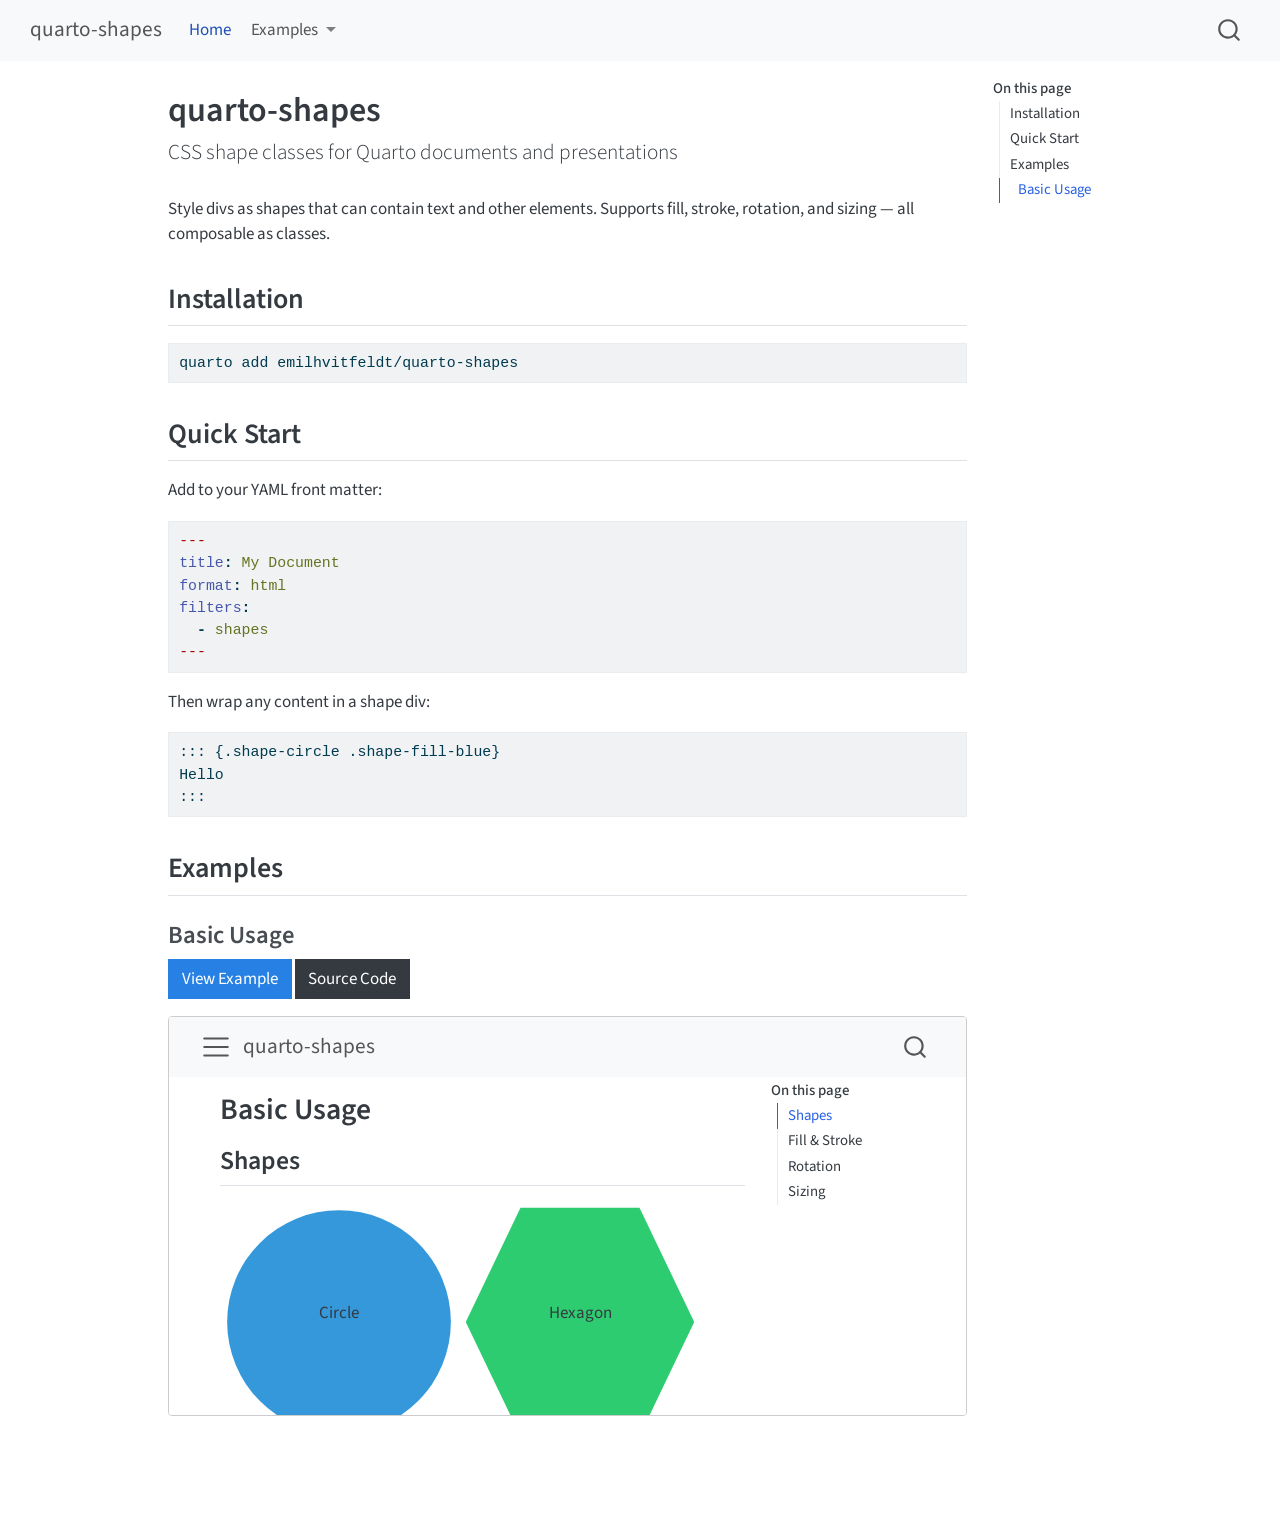
==== docs/index.html @ b432650e "Implement shapes filter with SVG rendering and modifier classes" ====
<!DOCTYPE html>
<html xmlns="http://www.w3.org/1999/xhtml" lang="en" xml:lang="en"><head>

<meta charset="utf-8">
<meta name="generator" content="quarto-1.9.35">

<meta name="viewport" content="width=device-width, initial-scale=1.0, user-scalable=yes">


<title>quarto-shapes</title>
<style>
/* Default styles provided by pandoc.
** See https://pandoc.org/MANUAL.html#variables-for-html for config info.
*/
code{white-space: pre-wrap;}
span.smallcaps{font-variant: small-caps;}
div.columns{display: flex; gap: min(4vw, 1.5em);}
div.column{flex: auto; overflow-x: auto;}
div.hanging-indent{margin-left: 1.5em; text-indent: -1.5em;}
ul.task-list{list-style: none;}
ul.task-list li input[type="checkbox"] {
  width: 0.8em;
  margin: 0 0.8em 0.2em -1em; /* quarto-specific, see https://github.com/quarto-dev/quarto-cli/issues/4556 */ 
  vertical-align: middle;
}
/* CSS for syntax highlighting */
html { -webkit-text-size-adjust: 100%; }
pre > code.sourceCode { white-space: pre; position: relative; }
pre > code.sourceCode > span { display: inline-block; line-height: 1.25; }
pre > code.sourceCode > span:empty { height: 1.2em; }
.sourceCode { overflow: visible; }
code.sourceCode > span { color: inherit; text-decoration: inherit; }
div.sourceCode { margin: 1em 0; }
pre.sourceCode { margin: 0; }
@media screen {
div.sourceCode { overflow: auto; }
}
@media print {
pre > code.sourceCode { white-space: pre-wrap; }
pre > code.sourceCode > span { text-indent: -5em; padding-left: 5em; }
}
pre.numberSource code
  { counter-reset: source-line 0; }
pre.numberSource code > span
  { position: relative; left: -4em; counter-increment: source-line; }
pre.numberSource code > span > a:first-child::before
  { content: counter(source-line);
    position: relative; left: -1em; text-align: right; vertical-align: baseline;
    border: none; display: inline-block;
    -webkit-touch-callout: none; -webkit-user-select: none;
    -khtml-user-select: none; -moz-user-select: none;
    -ms-user-select: none; user-select: none;
    padding: 0 4px; width: 4em;
  }
pre.numberSource { margin-left: 3em;  padding-left: 4px; }
div.sourceCode
  {   }
@media screen {
pre > code.sourceCode > span > a:first-child::before { text-decoration: underline; }
}
</style>


<script src="site_libs/quarto-nav/quarto-nav.js"></script>
<script src="site_libs/quarto-nav/headroom.min.js"></script>
<script src="site_libs/clipboard/clipboard.min.js"></script>
<script src="site_libs/quarto-search/autocomplete.umd.js"></script>
<script src="site_libs/quarto-search/fuse.min.js"></script>
<script src="site_libs/quarto-search/quarto-search.js"></script>
<meta name="quarto:offset" content="./">
<script src="site_libs/quarto-html/quarto.js" type="module"></script>
<script src="site_libs/quarto-html/tabsets/tabsets.js" type="module"></script>
<script src="site_libs/quarto-html/popper.min.js"></script>
<script src="site_libs/quarto-html/tippy.umd.min.js"></script>
<script src="site_libs/quarto-html/anchor.min.js"></script>
<link href="site_libs/quarto-html/tippy.css" rel="stylesheet">
<link href="site_libs/quarto-html/quarto-syntax-highlighting-46f66b053e56abd73bb6e954d61a315b.css" rel="stylesheet" id="quarto-text-highlighting-styles">
<script src="site_libs/bootstrap/bootstrap.min.js"></script>
<link href="site_libs/bootstrap/bootstrap-icons.css" rel="stylesheet">
<link href="site_libs/bootstrap/bootstrap-158031087360bce0ff56dc785ce39e06.min.css" rel="stylesheet" append-hash="true" id="quarto-bootstrap" data-mode="light">
<script id="quarto-search-options" type="application/json">{
  "location": "navbar",
  "copy-button": false,
  "collapse-after": 3,
  "panel-placement": "end",
  "type": "overlay",
  "limit": 50,
  "keyboard-shortcut": [
    "f",
    "/",
    "s"
  ],
  "show-item-context": false,
  "language": {
    "search-no-results-text": "No results",
    "search-matching-documents-text": "matching documents",
    "search-copy-link-title": "Copy link to search",
    "search-hide-matches-text": "Hide additional matches",
    "search-more-match-text": "more match in this document",
    "search-more-matches-text": "more matches in this document",
    "search-clear-button-title": "Clear",
    "search-text-placeholder": "",
    "search-detached-cancel-button-title": "Cancel",
    "search-submit-button-title": "Submit",
    "search-label": "Search"
  }
}</script>


</head>

<body class="nav-fixed quarto-light">

<div id="quarto-search-results"></div>
  <header id="quarto-header" class="headroom fixed-top">
    <nav class="navbar navbar-expand-lg " data-bs-theme="dark">
      <div class="navbar-container container-fluid">
      <div class="navbar-brand-container mx-auto">
    <a class="navbar-brand" href="./index.html">
    <span class="navbar-title">quarto-shapes</span>
    </a>
  </div>
            <div id="quarto-search" class="" title="Search"></div>
          <button class="navbar-toggler" type="button" data-bs-toggle="collapse" data-bs-target="#navbarCollapse" aria-controls="navbarCollapse" role="menu" aria-expanded="false" aria-label="Toggle navigation" onclick="if (window.quartoToggleHeadroom) { window.quartoToggleHeadroom(); }">
  <span class="navbar-toggler-icon"></span>
</button>
          <div class="collapse navbar-collapse" id="navbarCollapse">
            <ul class="navbar-nav navbar-nav-scroll me-auto">
  <li class="nav-item">
    <a class="nav-link active" href="./index.html" aria-current="page"> 
<span class="menu-text">Home</span></a>
  </li>  
  <li class="nav-item dropdown ">
    <a class="nav-link dropdown-toggle" href="#" id="nav-menu-examples" role="link" data-bs-toggle="dropdown" aria-expanded="false">
 <span class="menu-text">Examples</span>
    </a>
    <ul class="dropdown-menu" aria-labelledby="nav-menu-examples">    
        <li>
    <a class="dropdown-item" href="./examples/basic.html">
 <span class="dropdown-text">Basic Usage</span></a>
  </li>  
    </ul>
  </li>
</ul>
          </div> <!-- /navcollapse -->
            <div class="quarto-navbar-tools">
</div>
      </div> <!-- /container-fluid -->
    </nav>
</header>
<!-- content -->
<div id="quarto-content" class="quarto-container page-columns page-rows-contents page-layout-article page-navbar">
<!-- sidebar -->
<!-- margin-sidebar -->
    <div id="quarto-margin-sidebar" class="sidebar margin-sidebar">
        <nav id="TOC" role="doc-toc" class="toc-active">
    <h2 id="toc-title">On this page</h2>
   
  <ul>
  <li><a href="#installation" id="toc-installation" class="nav-link active" data-scroll-target="#installation">Installation</a></li>
  <li><a href="#quick-start" id="toc-quick-start" class="nav-link" data-scroll-target="#quick-start">Quick Start</a></li>
  <li><a href="#examples" id="toc-examples" class="nav-link" data-scroll-target="#examples">Examples</a>
  <ul class="collapse">
  <li><a href="#basic-usage" id="toc-basic-usage" class="nav-link" data-scroll-target="#basic-usage">Basic Usage</a></li>
  </ul></li>
  </ul>
</nav>
    </div>
<!-- main -->
<main class="content" id="quarto-document-content">

<header id="title-block-header" class="quarto-title-block default">
<div class="quarto-title">
<h1 class="title">quarto-shapes</h1>
<p class="subtitle lead">CSS shape classes for Quarto documents and presentations</p>
</div>



<div class="quarto-title-meta">

    
  
    
  </div>
  


</header>


<p>Style divs as shapes that can contain text and other elements. Supports fill, stroke, rotation, and sizing — all composable as classes.</p>
<section id="installation" class="level2">
<h2 class="anchored" data-anchor-id="installation">Installation</h2>
<div class="code-copy-outer-scaffold"><div class="sourceCode" id="cb1"><pre class="sourceCode bash code-with-copy"><code class="sourceCode bash"><span id="cb1-1"><a href="#cb1-1" aria-hidden="true" tabindex="-1"></a><span class="ex">quarto</span> add emilhvitfeldt/quarto-shapes</span></code></pre></div><button title="Copy to Clipboard" class="code-copy-button"><i class="bi"></i></button></div>
</section>
<section id="quick-start" class="level2">
<h2 class="anchored" data-anchor-id="quick-start">Quick Start</h2>
<p>Add to your YAML front matter:</p>
<div class="code-copy-outer-scaffold"><div class="sourceCode" id="cb2"><pre class="sourceCode yaml code-with-copy"><code class="sourceCode yaml"><span id="cb2-1"><a href="#cb2-1" aria-hidden="true" tabindex="-1"></a><span class="pp">---</span></span>
<span id="cb2-2"><a href="#cb2-2" aria-hidden="true" tabindex="-1"></a><span class="fu">title</span><span class="kw">:</span><span class="at"> My Document</span></span>
<span id="cb2-3"><a href="#cb2-3" aria-hidden="true" tabindex="-1"></a><span class="fu">format</span><span class="kw">:</span><span class="at"> html</span></span>
<span id="cb2-4"><a href="#cb2-4" aria-hidden="true" tabindex="-1"></a><span class="fu">filters</span><span class="kw">:</span></span>
<span id="cb2-5"><a href="#cb2-5" aria-hidden="true" tabindex="-1"></a><span class="at">  </span><span class="kw">-</span><span class="at"> shapes</span></span>
<span id="cb2-6"><a href="#cb2-6" aria-hidden="true" tabindex="-1"></a><span class="pp">---</span></span></code></pre></div><button title="Copy to Clipboard" class="code-copy-button"><i class="bi"></i></button></div>
<p>Then wrap any content in a shape div:</p>
<div class="code-copy-outer-scaffold"><div class="sourceCode" id="cb3"><pre class="sourceCode markdown code-with-copy"><code class="sourceCode markdown"><span id="cb3-1"><a href="#cb3-1" aria-hidden="true" tabindex="-1"></a>::: {.shape-circle .shape-fill-blue}</span>
<span id="cb3-2"><a href="#cb3-2" aria-hidden="true" tabindex="-1"></a>Hello</span>
<span id="cb3-3"><a href="#cb3-3" aria-hidden="true" tabindex="-1"></a>:::</span></code></pre></div><button title="Copy to Clipboard" class="code-copy-button"><i class="bi"></i></button></div>
</section>
<section id="examples" class="level2">
<h2 class="anchored" data-anchor-id="examples">Examples</h2>
<section id="basic-usage" class="level3">
<h3 class="anchored" data-anchor-id="basic-usage">Basic Usage</h3>
<p><a href="examples/basic.html" class="btn btn-primary">View Example</a> <a href="https://github.com/emilhvitfeldt/quarto-shapes/blob/main/examples/basic.qmd" class="btn btn-secondary">Source Code</a></p>
<iframe src="examples/basic.html" width="100%" height="400" style="border: 1px solid #ccc; border-radius: 4px;">
</iframe>


</section>
</section>

</main> <!-- /main -->
<script id="quarto-html-after-body" type="application/javascript">
  window.document.addEventListener("DOMContentLoaded", function (event) {
    const icon = "";
    const anchorJS = new window.AnchorJS();
    anchorJS.options = {
      placement: 'right',
      icon: icon
    };
    anchorJS.add('.anchored');
    const isCodeAnnotation = (el) => {
      for (const clz of el.classList) {
        if (clz.startsWith('code-annotation-')) {                     
          return true;
        }
      }
      return false;
    }
    const onCopySuccess = function(e) {
      // button target
      const button = e.trigger;
      // don't keep focus
      button.blur();
      // flash "checked"
      button.classList.add('code-copy-button-checked');
      var currentTitle = button.getAttribute("title");
      button.setAttribute("title", "Copied!");
      let tooltip;
      if (window.bootstrap) {
        button.setAttribute("data-bs-toggle", "tooltip");
        button.setAttribute("data-bs-placement", "left");
        button.setAttribute("data-bs-title", "Copied!");
        tooltip = new bootstrap.Tooltip(button, 
          { trigger: "manual", 
            customClass: "code-copy-button-tooltip",
            offset: [0, -8]});
        tooltip.show();    
      }
      setTimeout(function() {
        if (tooltip) {
          tooltip.hide();
          button.removeAttribute("data-bs-title");
          button.removeAttribute("data-bs-toggle");
          button.removeAttribute("data-bs-placement");
        }
        button.setAttribute("title", currentTitle);
        button.classList.remove('code-copy-button-checked');
      }, 1000);
      // clear code selection
      e.clearSelection();
    }
    const getTextToCopy = function(trigger) {
      const outerScaffold = trigger.parentElement.cloneNode(true);
      const codeEl = outerScaffold.querySelector('code');
      for (const childEl of codeEl.children) {
        if (isCodeAnnotation(childEl)) {
          childEl.remove();
        }
      }
      return codeEl.innerText;
    }
    const clipboard = new window.ClipboardJS('.code-copy-button:not([data-in-quarto-modal])', {
      text: getTextToCopy
    });
    clipboard.on('success', onCopySuccess);
    if (window.document.getElementById('quarto-embedded-source-code-modal')) {
      const clipboardModal = new window.ClipboardJS('.code-copy-button[data-in-quarto-modal]', {
        text: getTextToCopy,
        container: window.document.getElementById('quarto-embedded-source-code-modal')
      });
      clipboardModal.on('success', onCopySuccess);
    }
      var localhostRegex = new RegExp(/^(?:http|https):\/\/localhost\:?[0-9]*\//);
      var mailtoRegex = new RegExp(/^mailto:/);
        var filterRegex = new RegExp('/' + window.location.host + '/');
      var isInternal = (href) => {
          return filterRegex.test(href) || localhostRegex.test(href) || mailtoRegex.test(href);
      }
      // Inspect non-navigation links and adorn them if external
     var links = window.document.querySelectorAll('a[href]:not(.nav-link):not(.navbar-brand):not(.toc-action):not(.sidebar-link):not(.sidebar-item-toggle):not(.pagination-link):not(.no-external):not([aria-hidden]):not(.dropdown-item):not(.quarto-navigation-tool):not(.about-link)');
      for (var i=0; i<links.length; i++) {
        const link = links[i];
        if (!isInternal(link.href)) {
          // undo the damage that might have been done by quarto-nav.js in the case of
          // links that we want to consider external
          if (link.dataset.originalHref !== undefined) {
            link.href = link.dataset.originalHref;
          }
        }
      }
    function tippyHover(el, contentFn, onTriggerFn, onUntriggerFn) {
      const config = {
        allowHTML: true,
        maxWidth: 500,
        delay: 100,
        arrow: false,
        appendTo: function(el) {
            return el.parentElement;
        },
        interactive: true,
        interactiveBorder: 10,
        theme: 'quarto',
        placement: 'bottom-start',
      };
      if (contentFn) {
        config.content = contentFn;
      }
      if (onTriggerFn) {
        config.onTrigger = onTriggerFn;
      }
      if (onUntriggerFn) {
        config.onUntrigger = onUntriggerFn;
      }
      window.tippy(el, config); 
    }
    const noterefs = window.document.querySelectorAll('a[role="doc-noteref"]');
    for (var i=0; i<noterefs.length; i++) {
      const ref = noterefs[i];
      tippyHover(ref, function() {
        // use id or data attribute instead here
        let href = ref.getAttribute('data-footnote-href') || ref.getAttribute('href');
        try { href = new URL(href).hash; } catch {}
        const id = href.replace(/^#\/?/, "");
        const note = window.document.getElementById(id);
        if (note) {
          return note.innerHTML;
        } else {
          return "";
        }
      });
    }
    const xrefs = window.document.querySelectorAll('a.quarto-xref');
    const processXRef = (id, note) => {
      // Strip column container classes
      const stripColumnClz = (el) => {
        el.classList.remove("page-full", "page-columns");
        if (el.children) {
          for (const child of el.children) {
            stripColumnClz(child);
          }
        }
      }
      stripColumnClz(note)
      if (id === null || id.startsWith('sec-')) {
        // Special case sections, only their first couple elements
        const container = document.createElement("div");
        if (note.children && note.children.length > 2) {
          container.appendChild(note.children[0].cloneNode(true));
          for (let i = 1; i < note.children.length; i++) {
            const child = note.children[i];
            if (child.tagName === "P" && child.innerText === "") {
              continue;
            } else {
              container.appendChild(child.cloneNode(true));
              break;
            }
          }
          if (window.Quarto?.typesetMath) {
            window.Quarto.typesetMath(container);
          }
          return container.innerHTML
        } else {
          if (window.Quarto?.typesetMath) {
            window.Quarto.typesetMath(note);
          }
          return note.innerHTML;
        }
      } else {
        // Remove any anchor links if they are present
        const anchorLink = note.querySelector('a.anchorjs-link');
        if (anchorLink) {
          anchorLink.remove();
        }
        if (window.Quarto?.typesetMath) {
          window.Quarto.typesetMath(note);
        }
        if (note.classList.contains("callout")) {
          return note.outerHTML;
        } else {
          return note.innerHTML;
        }
      }
    }
    for (var i=0; i<xrefs.length; i++) {
      const xref = xrefs[i];
      tippyHover(xref, undefined, function(instance) {
        instance.disable();
        let url = xref.getAttribute('href');
        let hash = undefined; 
        if (url.startsWith('#')) {
          hash = url;
        } else {
          try { hash = new URL(url).hash; } catch {}
        }
        if (hash) {
          const id = hash.replace(/^#\/?/, "");
          const note = window.document.getElementById(id);
          if (note !== null) {
            try {
              const html = processXRef(id, note.cloneNode(true));
              instance.setContent(html);
            } finally {
              instance.enable();
              instance.show();
            }
          } else {
            // See if we can fetch this
            fetch(url.split('#')[0])
            .then(res => res.text())
            .then(html => {
              const parser = new DOMParser();
              const htmlDoc = parser.parseFromString(html, "text/html");
              const note = htmlDoc.getElementById(id);
              if (note !== null) {
                const html = processXRef(id, note);
                instance.setContent(html);
              } 
            }).finally(() => {
              instance.enable();
              instance.show();
            });
          }
        } else {
          // See if we can fetch a full url (with no hash to target)
          // This is a special case and we should probably do some content thinning / targeting
          fetch(url)
          .then(res => res.text())
          .then(html => {
            const parser = new DOMParser();
            const htmlDoc = parser.parseFromString(html, "text/html");
            const note = htmlDoc.querySelector('main.content');
            if (note !== null) {
              // This should only happen for chapter cross references
              // (since there is no id in the URL)
              // remove the first header
              if (note.children.length > 0 && note.children[0].tagName === "HEADER") {
                note.children[0].remove();
              }
              const html = processXRef(null, note);
              instance.setContent(html);
            } 
          }).finally(() => {
            instance.enable();
            instance.show();
          });
        }
      }, function(instance) {
      });
    }
        let selectedAnnoteEl;
        const selectorForAnnotation = ( cell, annotation) => {
          let cellAttr = 'data-code-cell="' + cell + '"';
          let lineAttr = 'data-code-annotation="' +  annotation + '"';
          const selector = 'span[' + cellAttr + '][' + lineAttr + ']';
          return selector;
        }
        const selectCodeLines = (annoteEl) => {
          const doc = window.document;
          const targetCell = annoteEl.getAttribute("data-target-cell");
          const targetAnnotation = annoteEl.getAttribute("data-target-annotation");
          const annoteSpan = window.document.querySelector(selectorForAnnotation(targetCell, targetAnnotation));
          const lines = annoteSpan.getAttribute("data-code-lines").split(",");
          const lineIds = lines.map((line) => {
            return targetCell + "-" + line;
          })
          let top = null;
          let height = null;
          let parent = null;
          if (lineIds.length > 0) {
              //compute the position of the single el (top and bottom and make a div)
              const el = window.document.getElementById(lineIds[0]);
              top = el.offsetTop;
              height = el.offsetHeight;
              parent = el.parentElement.parentElement;
            if (lineIds.length > 1) {
              const lastEl = window.document.getElementById(lineIds[lineIds.length - 1]);
              const bottom = lastEl.offsetTop + lastEl.offsetHeight;
              height = bottom - top;
            }
            if (top !== null && height !== null && parent !== null) {
              // cook up a div (if necessary) and position it 
              let div = window.document.getElementById("code-annotation-line-highlight");
              if (div === null) {
                div = window.document.createElement("div");
                div.setAttribute("id", "code-annotation-line-highlight");
                div.style.position = 'absolute';
                parent.appendChild(div);
              }
              div.style.top = top - 2 + "px";
              div.style.height = height + 4 + "px";
              div.style.left = 0;
              let gutterDiv = window.document.getElementById("code-annotation-line-highlight-gutter");
              if (gutterDiv === null) {
                gutterDiv = window.document.createElement("div");
                gutterDiv.setAttribute("id", "code-annotation-line-highlight-gutter");
                gutterDiv.style.position = 'absolute';
                const codeCell = window.document.getElementById(targetCell);
                const gutter = codeCell.querySelector('.code-annotation-gutter');
                gutter.appendChild(gutterDiv);
              }
              gutterDiv.style.top = top - 2 + "px";
              gutterDiv.style.height = height + 4 + "px";
            }
            selectedAnnoteEl = annoteEl;
          }
        };
        const unselectCodeLines = () => {
          const elementsIds = ["code-annotation-line-highlight", "code-annotation-line-highlight-gutter"];
          elementsIds.forEach((elId) => {
            const div = window.document.getElementById(elId);
            if (div) {
              div.remove();
            }
          });
          selectedAnnoteEl = undefined;
        };
          // Handle positioning of the toggle
      window.addEventListener(
        "resize",
        throttle(() => {
          elRect = undefined;
          if (selectedAnnoteEl) {
            selectCodeLines(selectedAnnoteEl);
          }
        }, 10)
      );
      function throttle(fn, ms) {
      let throttle = false;
      let timer;
        return (...args) => {
          if(!throttle) { // first call gets through
              fn.apply(this, args);
              throttle = true;
          } else { // all the others get throttled
              if(timer) clearTimeout(timer); // cancel #2
              timer = setTimeout(() => {
                fn.apply(this, args);
                timer = throttle = false;
              }, ms);
          }
        };
      }
        // Attach click handler to the DT
        const annoteDls = window.document.querySelectorAll('dt[data-target-cell]');
        for (const annoteDlNode of annoteDls) {
          annoteDlNode.addEventListener('click', (event) => {
            const clickedEl = event.target;
            if (clickedEl !== selectedAnnoteEl) {
              unselectCodeLines();
              const activeEl = window.document.querySelector('dt[data-target-cell].code-annotation-active');
              if (activeEl) {
                activeEl.classList.remove('code-annotation-active');
              }
              selectCodeLines(clickedEl);
              clickedEl.classList.add('code-annotation-active');
            } else {
              // Unselect the line
              unselectCodeLines();
              clickedEl.classList.remove('code-annotation-active');
            }
          });
        }
    const findCites = (el) => {
      const parentEl = el.parentElement;
      if (parentEl) {
        const cites = parentEl.dataset.cites;
        if (cites) {
          return {
            el,
            cites: cites.split(' ')
          };
        } else {
          return findCites(el.parentElement)
        }
      } else {
        return undefined;
      }
    };
    var bibliorefs = window.document.querySelectorAll('a[role="doc-biblioref"]');
    for (var i=0; i<bibliorefs.length; i++) {
      const ref = bibliorefs[i];
      const citeInfo = findCites(ref);
      if (citeInfo) {
        tippyHover(citeInfo.el, function() {
          var popup = window.document.createElement('div');
          citeInfo.cites.forEach(function(cite) {
            var citeDiv = window.document.createElement('div');
            citeDiv.classList.add('hanging-indent');
            citeDiv.classList.add('csl-entry');
            var biblioDiv = window.document.getElementById('ref-' + cite);
            if (biblioDiv) {
              citeDiv.innerHTML = biblioDiv.innerHTML;
            }
            popup.appendChild(citeDiv);
          });
          return popup.innerHTML;
        });
      }
    }
  });
  </script>
</div> <!-- /content -->




</body></html>
---- docs/site_libs/quarto-html/tippy.css ----
.tippy-box[data-animation=fade][data-state=hidden]{opacity:0}[data-tippy-root]{max-width:calc(100vw - 10px)}.tippy-box{position:relative;background-color:#333;color:#fff;border-radius:4px;font-size:14px;line-height:1.4;white-space:normal;outline:0;transition-property:transform,visibility,opacity}.tippy-box[data-placement^=top]>.tippy-arrow{bottom:0}.tippy-box[data-placement^=top]>.tippy-arrow:before{bottom:-7px;left:0;border-width:8px 8px 0;border-top-color:initial;transform-origin:center top}.tippy-box[data-placement^=bottom]>.tippy-arrow{top:0}.tippy-box[data-placement^=bottom]>.tippy-arrow:before{top:-7px;left:0;border-width:0 8px 8px;border-bottom-color:initial;transform-origin:center bottom}.tippy-box[data-placement^=left]>.tippy-arrow{right:0}.tippy-box[data-placement^=left]>.tippy-arrow:before{border-width:8px 0 8px 8px;border-left-color:initial;right:-7px;transform-origin:center left}.tippy-box[data-placement^=right]>.tippy-arrow{left:0}.tippy-box[data-placement^=right]>.tippy-arrow:before{left:-7px;border-width:8px 8px 8px 0;border-right-color:initial;transform-origin:center right}.tippy-box[data-inertia][data-state=visible]{transition-timing-function:cubic-bezier(.54,1.5,.38,1.11)}.tippy-arrow{width:16px;height:16px;color:#333}.tippy-arrow:before{content:"";position:absolute;border-color:transparent;border-style:solid}.tippy-content{position:relative;padding:5px 9px;z-index:1}
---- docs/site_libs/quarto-html/quarto-syntax-highlighting-46f66b053e56abd73bb6e954d61a315b.css ----
/* quarto syntax highlight colors */
:root {
  --quarto-hl-ot-color: #003B4F;
  --quarto-hl-at-color: #657422;
  --quarto-hl-ss-color: #20794D;
  --quarto-hl-an-color: #5E5E5E;
  --quarto-hl-fu-color: #4758AB;
  --quarto-hl-st-color: #20794D;
  --quarto-hl-cf-color: #003B4F;
  --quarto-hl-op-color: #5E5E5E;
  --quarto-hl-er-color: #AD0000;
  --quarto-hl-bn-color: #AD0000;
  --quarto-hl-al-color: #AD0000;
  --quarto-hl-va-color: #111111;
  --quarto-hl-bu-color: inherit;
  --quarto-hl-ex-color: inherit;
  --quarto-hl-pp-color: #AD0000;
  --quarto-hl-in-color: #5E5E5E;
  --quarto-hl-vs-color: #20794D;
  --quarto-hl-wa-color: #5E5E5E;
  --quarto-hl-do-color: #5E5E5E;
  --quarto-hl-im-color: #00769E;
  --quarto-hl-ch-color: #20794D;
  --quarto-hl-dt-color: #AD0000;
  --quarto-hl-fl-color: #AD0000;
  --quarto-hl-co-color: #5E5E5E;
  --quarto-hl-cv-color: #5E5E5E;
  --quarto-hl-cn-color: #8f5902;
  --quarto-hl-sc-color: #5E5E5E;
  --quarto-hl-dv-color: #AD0000;
  --quarto-hl-kw-color: #003B4F;
}

/* other quarto variables */
:root {
  --quarto-font-monospace: SFMono-Regular, Menlo, Monaco, Consolas, "Liberation Mono", "Courier New", monospace;
}

/* syntax highlight based on Pandoc's rules */
pre > code.sourceCode > span {
  color: #003B4F;
}

code.sourceCode > span {
  color: #003B4F;
}

div.sourceCode,
div.sourceCode pre.sourceCode {
  color: #003B4F;
}

/* Normal */
code span {
  color: #003B4F;
}

/* Alert */
code span.al {
  color: #AD0000;
  font-style: inherit;
}

/* Annotation */
code span.an {
  color: #5E5E5E;
  font-style: inherit;
}

/* Attribute */
code span.at {
  color: #657422;
  font-style: inherit;
}

/* BaseN */
code span.bn {
  color: #AD0000;
  font-style: inherit;
}

/* BuiltIn */
code span.bu {
  font-style: inherit;
}

/* ControlFlow */
code span.cf {
  color: #003B4F;
  font-weight: bold;
  font-style: inherit;
}

/* Char */
code span.ch {
  color: #20794D;
  font-style: inherit;
}

/* Constant */
code span.cn {
  color: #8f5902;
  font-style: inherit;
}

/* Comment */
code span.co {
  color: #5E5E5E;
  font-style: inherit;
}

/* CommentVar */
code span.cv {
  color: #5E5E5E;
  font-style: italic;
}

/* Documentation */
code span.do {
  color: #5E5E5E;
  font-style: italic;
}

/* DataType */
code span.dt {
  color: #AD0000;
  font-style: inherit;
}

/* DecVal */
code span.dv {
  color: #AD0000;
  font-style: inherit;
}

/* Error */
code span.er {
  color: #AD0000;
  font-style: inherit;
}

/* Extension */
code span.ex {
  font-style: inherit;
}

/* Float */
code span.fl {
  color: #AD0000;
  font-style: inherit;
}

/* Function */
code span.fu {
  color: #4758AB;
  font-style: inherit;
}

/* Import */
code span.im {
  color: #00769E;
  font-style: inherit;
}

/* Information */
code span.in {
  color: #5E5E5E;
  font-style: inherit;
}

/* Keyword */
code span.kw {
  color: #003B4F;
  font-weight: bold;
  font-style: inherit;
}

/* Operator */
code span.op {
  color: #5E5E5E;
  font-style: inherit;
}

/* Other */
code span.ot {
  color: #003B4F;
  font-style: inherit;
}

/* Preprocessor */
code span.pp {
  color: #AD0000;
  font-style: inherit;
}

/* SpecialChar */
code span.sc {
  color: #5E5E5E;
  font-style: inherit;
}

/* SpecialString */
code span.ss {
  color: #20794D;
  font-style: inherit;
}

/* String */
code span.st {
  color: #20794D;
  font-style: inherit;
}

/* Variable */
code span.va {
  color: #111111;
  font-style: inherit;
}

/* VerbatimString */
code span.vs {
  color: #20794D;
  font-style: inherit;
}

/* Warning */
code span.wa {
  color: #5E5E5E;
  font-style: italic;
}

.prevent-inlining {
  content: "</";
}

/*# sourceMappingURL=5022ed312398f59a55adce476d7327af.css.map */
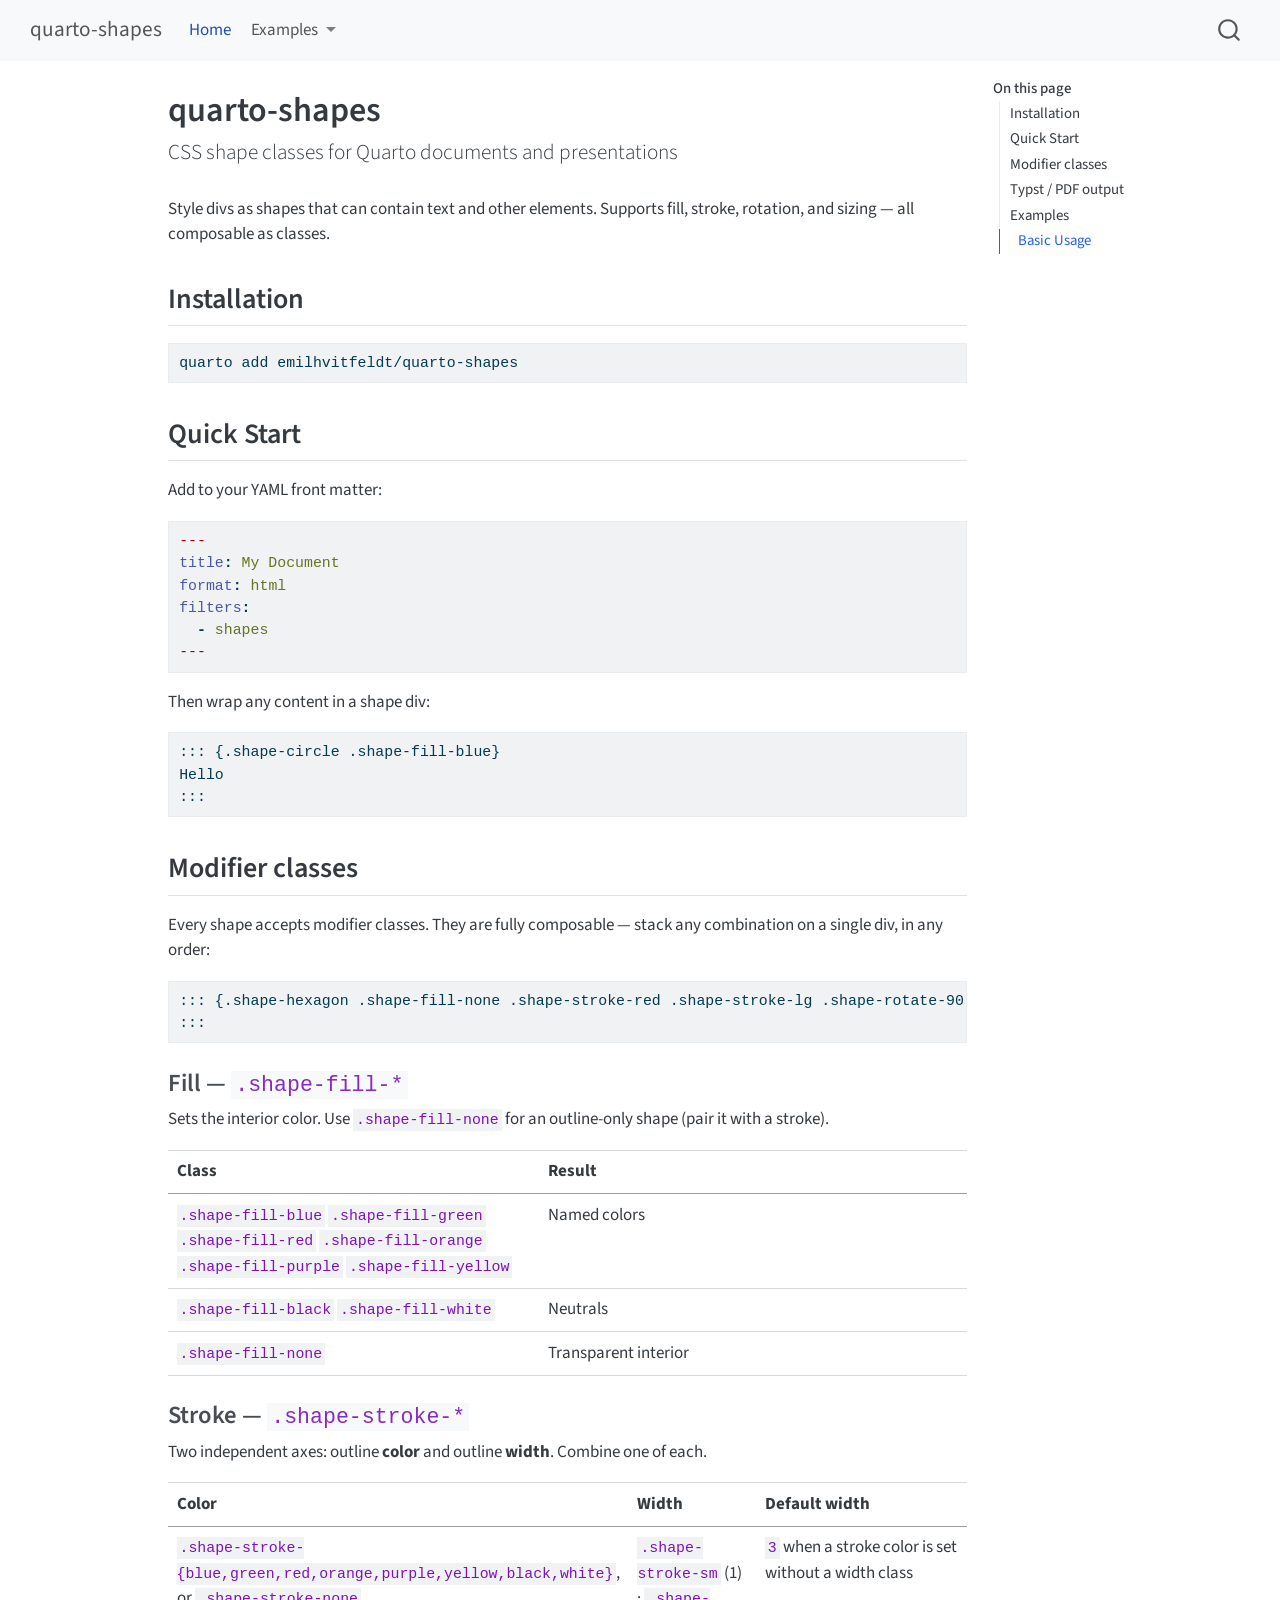
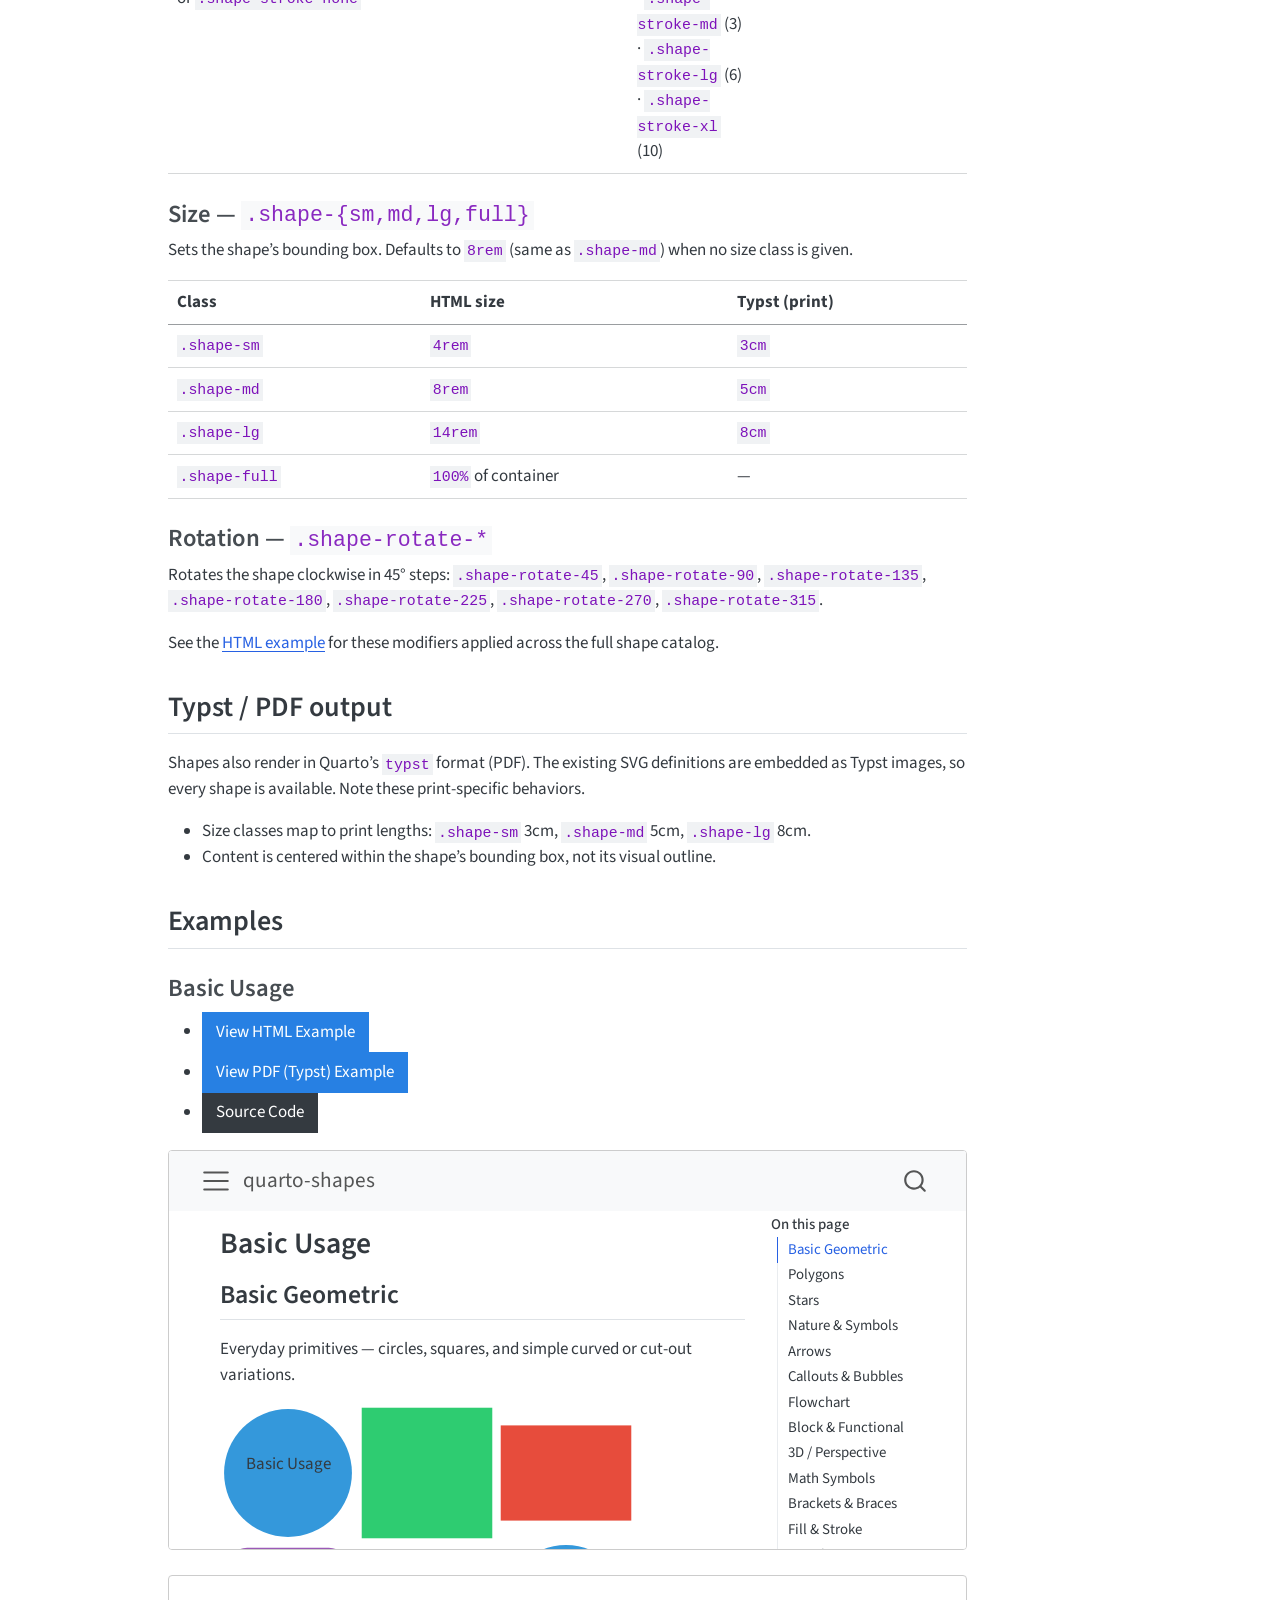
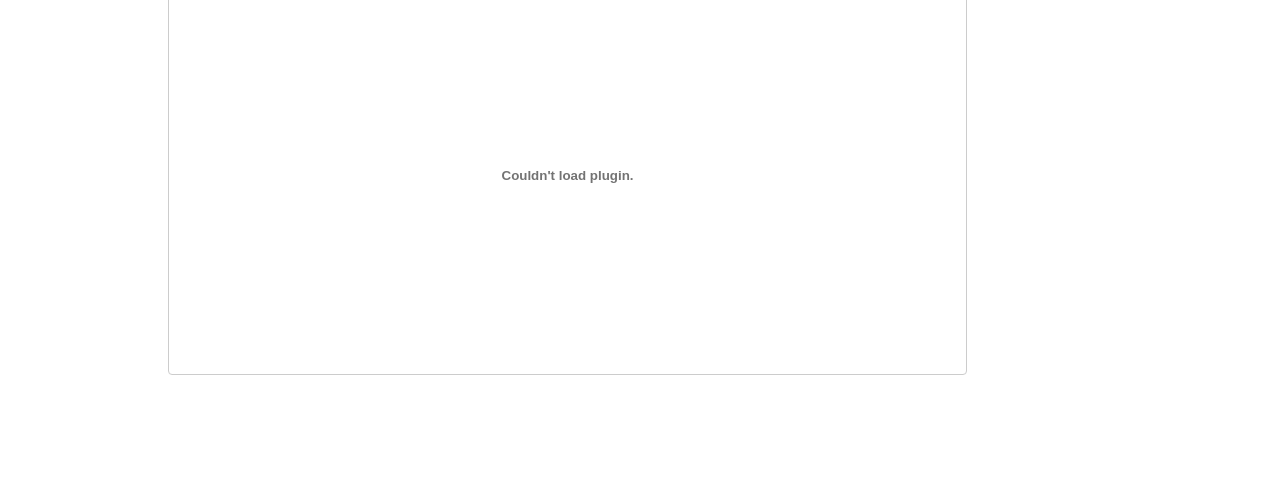
==== commit ed0cb7d3: "clean up docs" ====
--- a/docs/index.html
+++ b/docs/index.html
@@ -159,6 +159,14 @@
   <ul>
   <li><a href="#installation" id="toc-installation" class="nav-link active" data-scroll-target="#installation">Installation</a></li>
   <li><a href="#quick-start" id="toc-quick-start" class="nav-link" data-scroll-target="#quick-start">Quick Start</a></li>
+  <li><a href="#modifier-classes" id="toc-modifier-classes" class="nav-link" data-scroll-target="#modifier-classes">Modifier classes</a>
+  <ul class="collapse">
+  <li><a href="#fill-.shape-fill-" id="toc-fill-.shape-fill-" class="nav-link" data-scroll-target="#fill-.shape-fill-">Fill — <code>.shape-fill-*</code></a></li>
+  <li><a href="#stroke-.shape-stroke-" id="toc-stroke-.shape-stroke-" class="nav-link" data-scroll-target="#stroke-.shape-stroke-">Stroke — <code>.shape-stroke-*</code></a></li>
+  <li><a href="#size-.shape-smmdlgfull" id="toc-size-.shape-smmdlgfull" class="nav-link" data-scroll-target="#size-.shape-smmdlgfull">Size — <code>.shape-{sm,md,lg,full}</code></a></li>
+  <li><a href="#rotation-.shape-rotate-" id="toc-rotation-.shape-rotate-" class="nav-link" data-scroll-target="#rotation-.shape-rotate-">Rotation — <code>.shape-rotate-*</code></a></li>
+  </ul></li>
+  <li><a href="#typst-pdf-output" id="toc-typst-pdf-output" class="nav-link" data-scroll-target="#typst-pdf-output">Typst / PDF output</a></li>
   <li><a href="#examples" id="toc-examples" class="nav-link" data-scroll-target="#examples">Examples</a>
   <ul class="collapse">
   <li><a href="#basic-usage" id="toc-basic-usage" class="nav-link" data-scroll-target="#basic-usage">Basic Usage</a></li>
@@ -208,13 +216,126 @@
 <span id="cb3-2"><a href="#cb3-2" aria-hidden="true" tabindex="-1"></a>Hello</span>
 <span id="cb3-3"><a href="#cb3-3" aria-hidden="true" tabindex="-1"></a>:::</span></code></pre></div><button title="Copy to Clipboard" class="code-copy-button"><i class="bi"></i></button></div>
 </section>
+<section id="modifier-classes" class="level2">
+<h2 class="anchored" data-anchor-id="modifier-classes">Modifier classes</h2>
+<p>Every shape accepts modifier classes. They are fully composable — stack any combination on a single div, in any order:</p>
+<div class="code-copy-outer-scaffold"><div class="sourceCode" id="cb4"><pre class="sourceCode markdown code-with-copy"><code class="sourceCode markdown"><span id="cb4-1"><a href="#cb4-1" aria-hidden="true" tabindex="-1"></a>::: {.shape-hexagon .shape-fill-none .shape-stroke-red .shape-stroke-lg .shape-rotate-90 .shape-md}</span>
+<span id="cb4-2"><a href="#cb4-2" aria-hidden="true" tabindex="-1"></a>:::</span></code></pre></div><button title="Copy to Clipboard" class="code-copy-button"><i class="bi"></i></button></div>
+<section id="fill-.shape-fill-" class="level3">
+<h3 class="anchored" data-anchor-id="fill-.shape-fill-">Fill — <code>.shape-fill-*</code></h3>
+<p>Sets the interior color. Use <code>.shape-fill-none</code> for an outline-only shape (pair it with a stroke).</p>
+<table class="caption-top table">
+<colgroup>
+<col style="width: 46%">
+<col style="width: 53%">
+</colgroup>
+<thead>
+<tr class="header">
+<th>Class</th>
+<th>Result</th>
+</tr>
+</thead>
+<tbody>
+<tr class="odd">
+<td><code>.shape-fill-blue</code> <code>.shape-fill-green</code> <code>.shape-fill-red</code> <code>.shape-fill-orange</code> <code>.shape-fill-purple</code> <code>.shape-fill-yellow</code></td>
+<td>Named colors</td>
+</tr>
+<tr class="even">
+<td><code>.shape-fill-black</code> <code>.shape-fill-white</code></td>
+<td>Neutrals</td>
+</tr>
+<tr class="odd">
+<td><code>.shape-fill-none</code></td>
+<td>Transparent interior</td>
+</tr>
+</tbody>
+</table>
+</section>
+<section id="stroke-.shape-stroke-" class="level3">
+<h3 class="anchored" data-anchor-id="stroke-.shape-stroke-">Stroke — <code>.shape-stroke-*</code></h3>
+<p>Two independent axes: outline <strong>color</strong> and outline <strong>width</strong>. Combine one of each.</p>
+<table class="caption-top table">
+<colgroup>
+<col style="width: 24%">
+<col style="width: 24%">
+<col style="width: 51%">
+</colgroup>
+<thead>
+<tr class="header">
+<th>Color</th>
+<th>Width</th>
+<th>Default width</th>
+</tr>
+</thead>
+<tbody>
+<tr class="odd">
+<td><code>.shape-stroke-{blue,green,red,orange,purple,yellow,black,white}</code>, or <code>.shape-stroke-none</code></td>
+<td><code>.shape-stroke-sm</code> (1) · <code>.shape-stroke-md</code> (3) · <code>.shape-stroke-lg</code> (6) · <code>.shape-stroke-xl</code> (10)</td>
+<td><code>3</code> when a stroke color is set without a width class</td>
+</tr>
+</tbody>
+</table>
+</section>
+<section id="size-.shape-smmdlgfull" class="level3">
+<h3 class="anchored" data-anchor-id="size-.shape-smmdlgfull">Size — <code>.shape-{sm,md,lg,full}</code></h3>
+<p>Sets the shape’s bounding box. Defaults to <code>8rem</code> (same as <code>.shape-md</code>) when no size class is given.</p>
+<table class="caption-top table">
+<thead>
+<tr class="header">
+<th>Class</th>
+<th>HTML size</th>
+<th>Typst (print)</th>
+</tr>
+</thead>
+<tbody>
+<tr class="odd">
+<td><code>.shape-sm</code></td>
+<td><code>4rem</code></td>
+<td><code>3cm</code></td>
+</tr>
+<tr class="even">
+<td><code>.shape-md</code></td>
+<td><code>8rem</code></td>
+<td><code>5cm</code></td>
+</tr>
+<tr class="odd">
+<td><code>.shape-lg</code></td>
+<td><code>14rem</code></td>
+<td><code>8cm</code></td>
+</tr>
+<tr class="even">
+<td><code>.shape-full</code></td>
+<td><code>100%</code> of container</td>
+<td>—</td>
+</tr>
+</tbody>
+</table>
+</section>
+<section id="rotation-.shape-rotate-" class="level3">
+<h3 class="anchored" data-anchor-id="rotation-.shape-rotate-">Rotation — <code>.shape-rotate-*</code></h3>
+<p>Rotates the shape clockwise in 45° steps: <code>.shape-rotate-45</code>, <code>.shape-rotate-90</code>, <code>.shape-rotate-135</code>, <code>.shape-rotate-180</code>, <code>.shape-rotate-225</code>, <code>.shape-rotate-270</code>, <code>.shape-rotate-315</code>.</p>
+<p>See the <a href="examples/basic.html">HTML example</a> for these modifiers applied across the full shape catalog.</p>
+</section>
+</section>
+<section id="typst-pdf-output" class="level2">
+<h2 class="anchored" data-anchor-id="typst-pdf-output">Typst / PDF output</h2>
+<p>Shapes also render in Quarto’s <code>typst</code> format (PDF). The existing SVG definitions are embedded as Typst images, so every shape is available. Note these print-specific behaviors.</p>
+<ul>
+<li>Size classes map to print lengths: <code>.shape-sm</code> 3cm, <code>.shape-md</code> 5cm, <code>.shape-lg</code> 8cm.</li>
+<li>Content is centered within the shape’s bounding box, not its visual outline.</li>
+</ul>
+</section>
 <section id="examples" class="level2">
 <h2 class="anchored" data-anchor-id="examples">Examples</h2>
 <section id="basic-usage" class="level3">
 <h3 class="anchored" data-anchor-id="basic-usage">Basic Usage</h3>
-<p><a href="examples/basic.html" class="btn btn-primary">View Example</a> <a href="https://github.com/emilhvitfeldt/quarto-shapes/blob/main/examples/basic.qmd" class="btn btn-secondary">Source Code</a></p>
-<iframe src="examples/basic.html" width="100%" height="400" style="border: 1px solid #ccc; border-radius: 4px;">
-</iframe>
+<ul>
+<li><a href="examples/basic.html" class="btn btn-primary">View HTML Example</a></li>
+<li><a href="examples/basic.pdf" class="btn btn-primary">View PDF (Typst) Example</a></li>
+<li><a href="https://github.com/emilhvitfeldt/quarto-shapes/blob/main/examples/basic.qmd" class="btn btn-secondary">Source Code</a></li>
+</ul>
+<p><embed src="examples/basic.html" style="border: 1px solid #ccc; border-radius: 4px;;width:100.0%" height="400"></p>
+<p><embed src="examples/basic.pdf" style="border: 1px solid #ccc; border-radius: 4px;;width:100.0%" height="400"></p>
 
 
 </section>
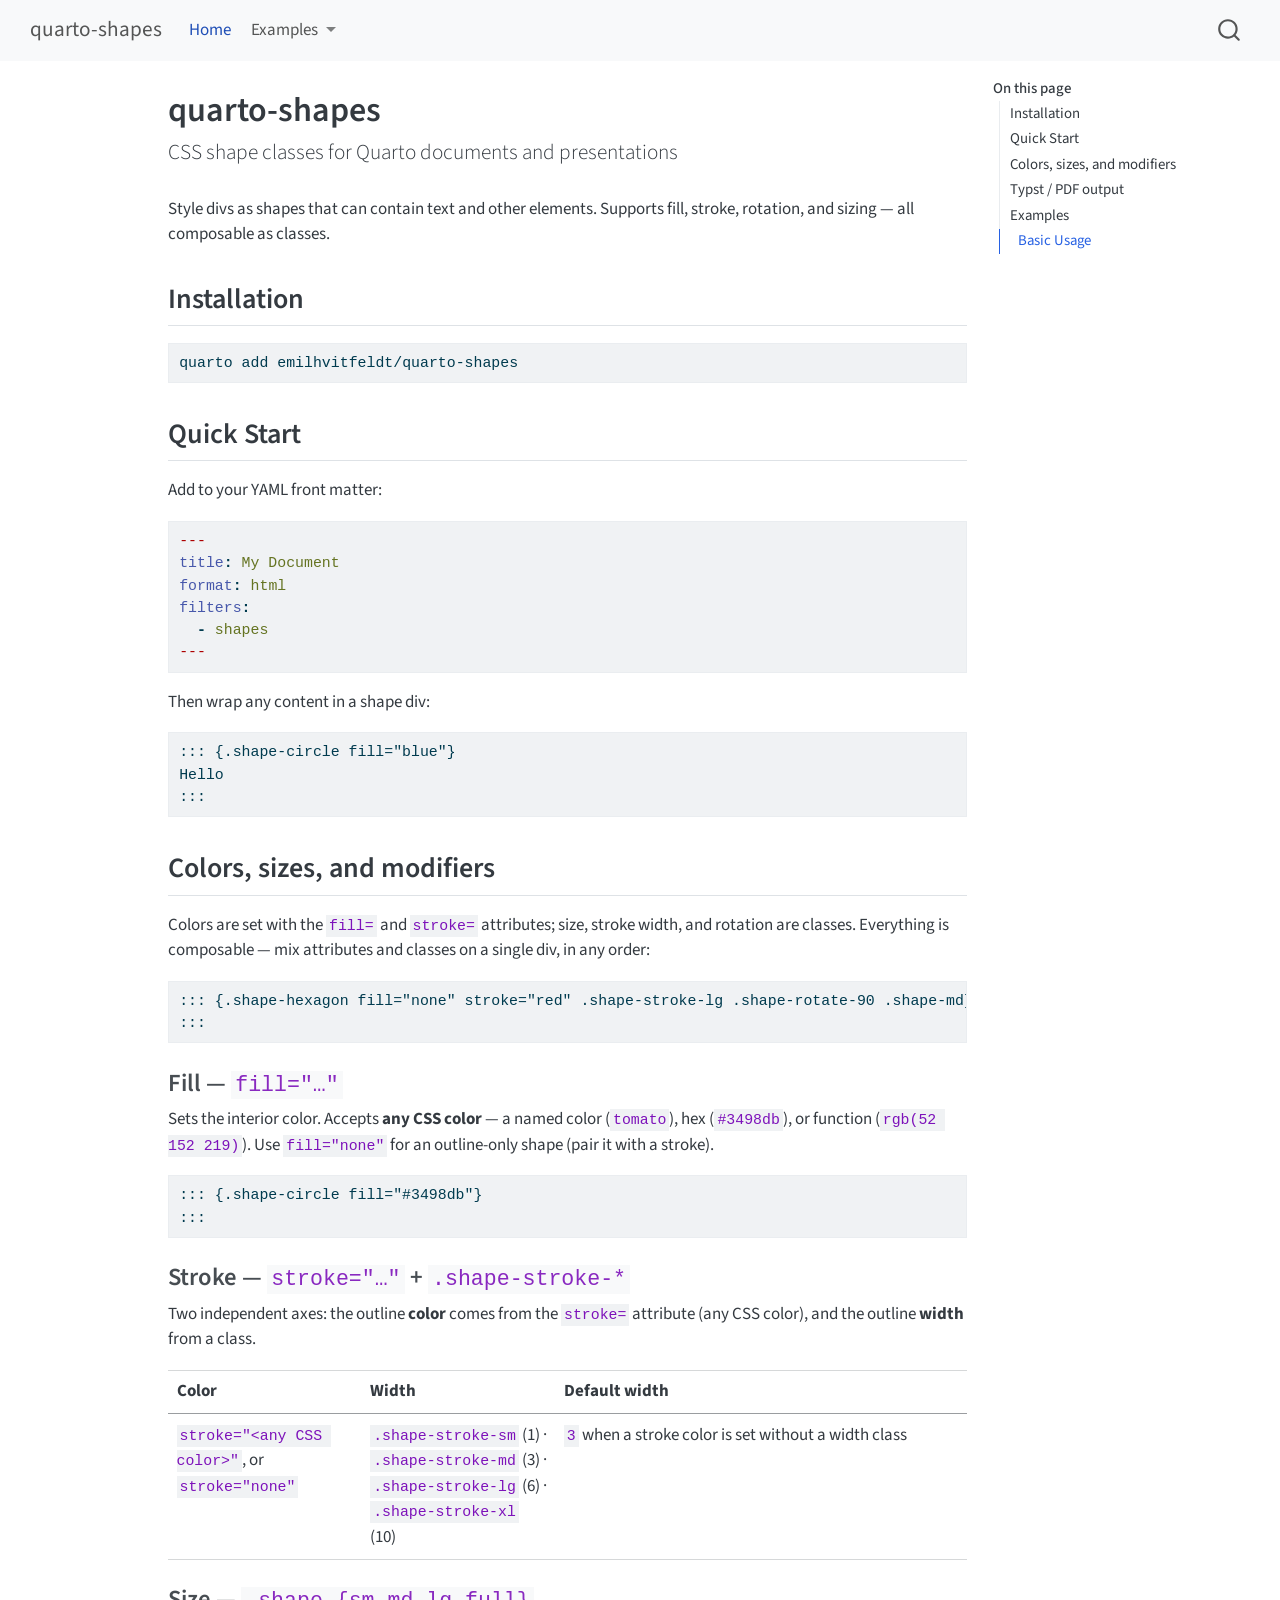
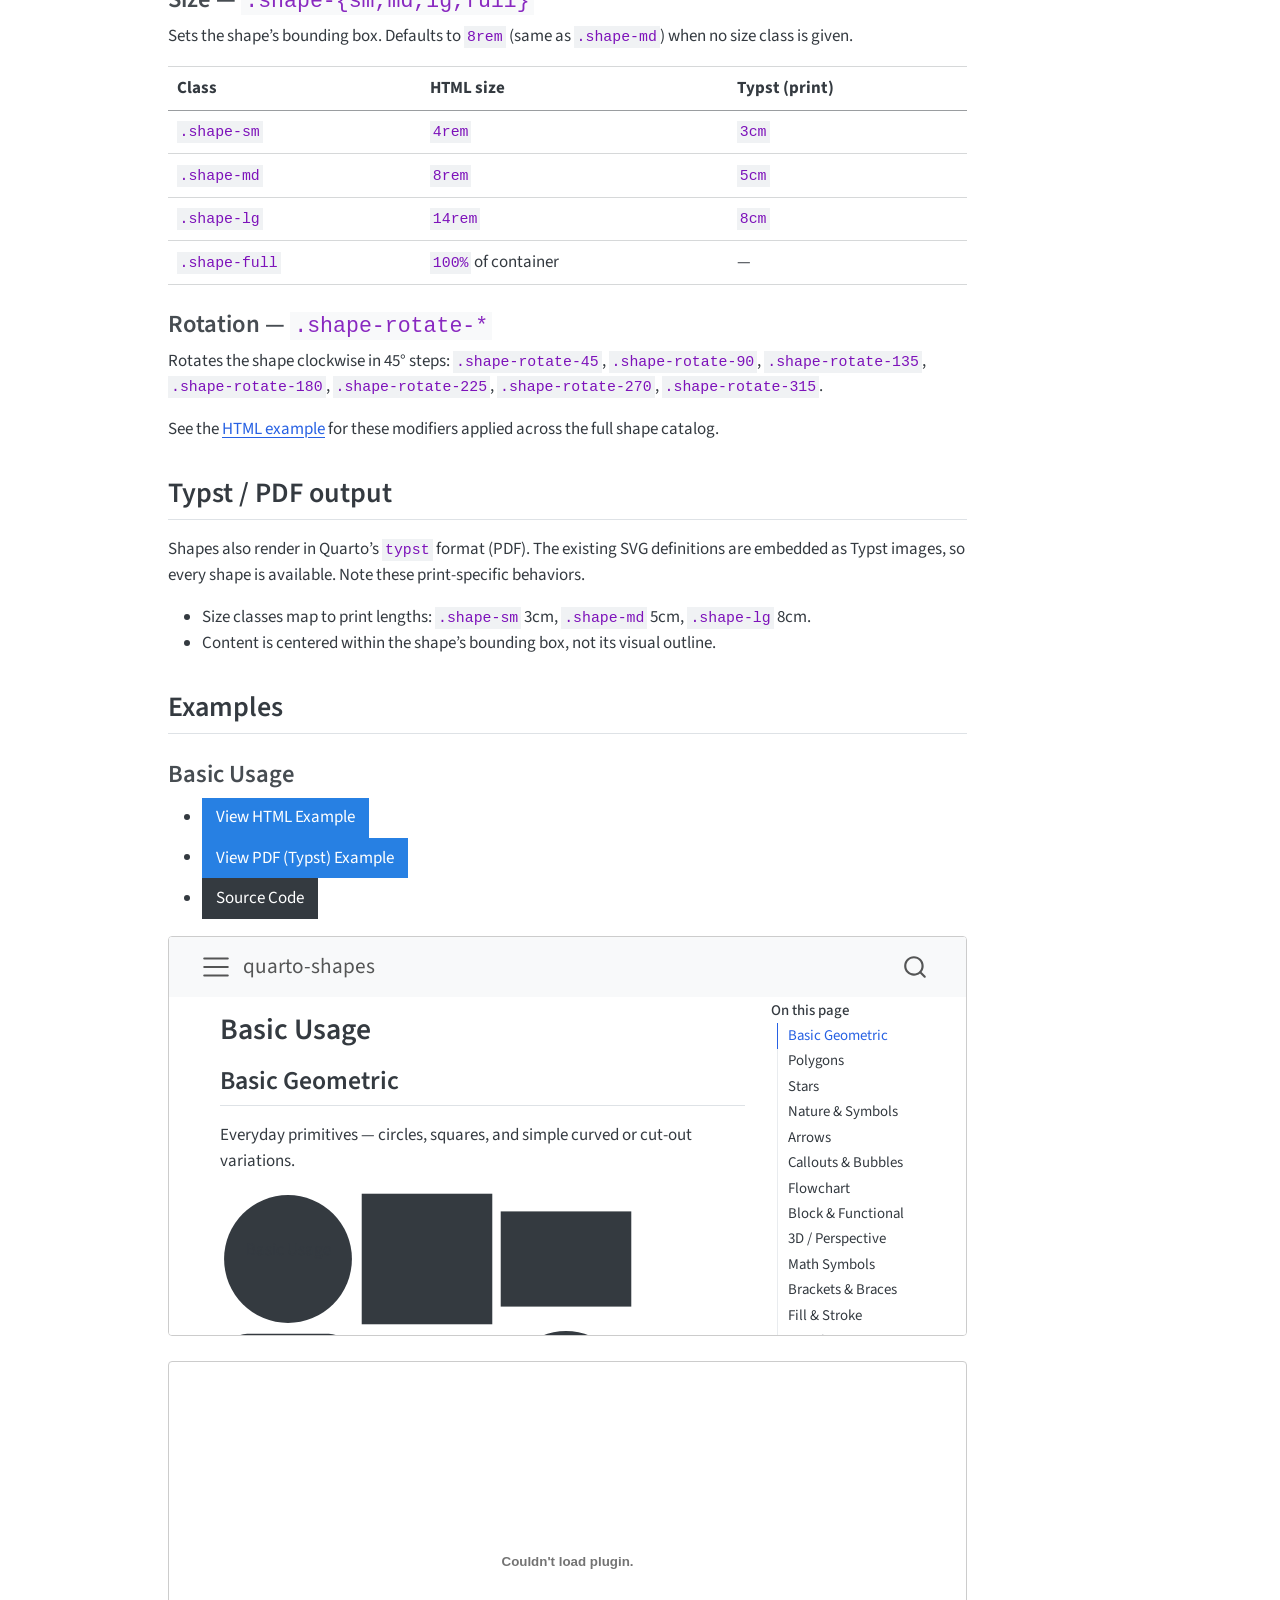
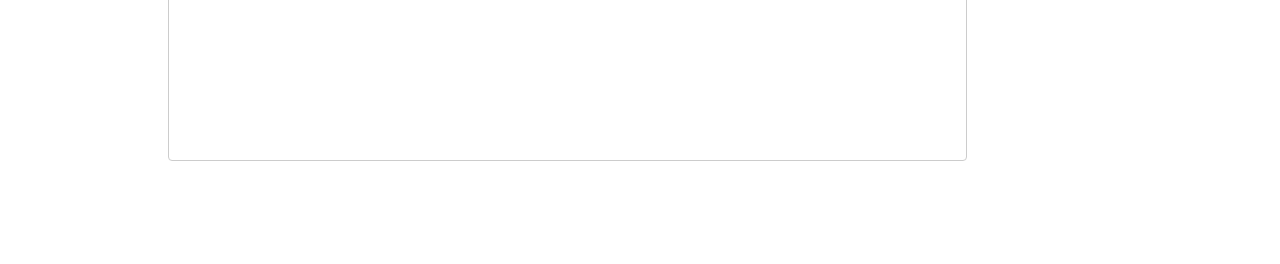
==== commit 4d177282: "update docs" ====
--- a/docs/index.html
+++ b/docs/index.html
@@ -159,10 +159,10 @@
   <ul>
   <li><a href="#installation" id="toc-installation" class="nav-link active" data-scroll-target="#installation">Installation</a></li>
   <li><a href="#quick-start" id="toc-quick-start" class="nav-link" data-scroll-target="#quick-start">Quick Start</a></li>
-  <li><a href="#modifier-classes" id="toc-modifier-classes" class="nav-link" data-scroll-target="#modifier-classes">Modifier classes</a>
+  <li><a href="#colors-sizes-and-modifiers" id="toc-colors-sizes-and-modifiers" class="nav-link" data-scroll-target="#colors-sizes-and-modifiers">Colors, sizes, and modifiers</a>
   <ul class="collapse">
-  <li><a href="#fill-.shape-fill-" id="toc-fill-.shape-fill-" class="nav-link" data-scroll-target="#fill-.shape-fill-">Fill — <code>.shape-fill-*</code></a></li>
-  <li><a href="#stroke-.shape-stroke-" id="toc-stroke-.shape-stroke-" class="nav-link" data-scroll-target="#stroke-.shape-stroke-">Stroke — <code>.shape-stroke-*</code></a></li>
+  <li><a href="#fill-fill" id="toc-fill-fill" class="nav-link" data-scroll-target="#fill-fill">Fill — <code>fill="…"</code></a></li>
+  <li><a href="#stroke-stroke-.shape-stroke-" id="toc-stroke-stroke-.shape-stroke-" class="nav-link" data-scroll-target="#stroke-stroke-.shape-stroke-">Stroke — <code>stroke="…"</code> + <code>.shape-stroke-*</code></a></li>
   <li><a href="#size-.shape-smmdlgfull" id="toc-size-.shape-smmdlgfull" class="nav-link" data-scroll-target="#size-.shape-smmdlgfull">Size — <code>.shape-{sm,md,lg,full}</code></a></li>
   <li><a href="#rotation-.shape-rotate-" id="toc-rotation-.shape-rotate-" class="nav-link" data-scroll-target="#rotation-.shape-rotate-">Rotation — <code>.shape-rotate-*</code></a></li>
   </ul></li>
@@ -212,48 +212,24 @@
 <span id="cb2-5"><a href="#cb2-5" aria-hidden="true" tabindex="-1"></a><span class="at">  </span><span class="kw">-</span><span class="at"> shapes</span></span>
 <span id="cb2-6"><a href="#cb2-6" aria-hidden="true" tabindex="-1"></a><span class="pp">---</span></span></code></pre></div><button title="Copy to Clipboard" class="code-copy-button"><i class="bi"></i></button></div>
 <p>Then wrap any content in a shape div:</p>
-<div class="code-copy-outer-scaffold"><div class="sourceCode" id="cb3"><pre class="sourceCode markdown code-with-copy"><code class="sourceCode markdown"><span id="cb3-1"><a href="#cb3-1" aria-hidden="true" tabindex="-1"></a>::: {.shape-circle .shape-fill-blue}</span>
+<div class="code-copy-outer-scaffold"><div class="sourceCode" id="cb3"><pre class="sourceCode markdown code-with-copy"><code class="sourceCode markdown"><span id="cb3-1"><a href="#cb3-1" aria-hidden="true" tabindex="-1"></a>::: {.shape-circle fill="blue"}</span>
 <span id="cb3-2"><a href="#cb3-2" aria-hidden="true" tabindex="-1"></a>Hello</span>
 <span id="cb3-3"><a href="#cb3-3" aria-hidden="true" tabindex="-1"></a>:::</span></code></pre></div><button title="Copy to Clipboard" class="code-copy-button"><i class="bi"></i></button></div>
 </section>
-<section id="modifier-classes" class="level2">
-<h2 class="anchored" data-anchor-id="modifier-classes">Modifier classes</h2>
-<p>Every shape accepts modifier classes. They are fully composable — stack any combination on a single div, in any order:</p>
-<div class="code-copy-outer-scaffold"><div class="sourceCode" id="cb4"><pre class="sourceCode markdown code-with-copy"><code class="sourceCode markdown"><span id="cb4-1"><a href="#cb4-1" aria-hidden="true" tabindex="-1"></a>::: {.shape-hexagon .shape-fill-none .shape-stroke-red .shape-stroke-lg .shape-rotate-90 .shape-md}</span>
+<section id="colors-sizes-and-modifiers" class="level2">
+<h2 class="anchored" data-anchor-id="colors-sizes-and-modifiers">Colors, sizes, and modifiers</h2>
+<p>Colors are set with the <code>fill=</code> and <code>stroke=</code> attributes; size, stroke width, and rotation are classes. Everything is composable — mix attributes and classes on a single div, in any order:</p>
+<div class="code-copy-outer-scaffold"><div class="sourceCode" id="cb4"><pre class="sourceCode markdown code-with-copy"><code class="sourceCode markdown"><span id="cb4-1"><a href="#cb4-1" aria-hidden="true" tabindex="-1"></a>::: {.shape-hexagon fill="none" stroke="red" .shape-stroke-lg .shape-rotate-90 .shape-md}</span>
 <span id="cb4-2"><a href="#cb4-2" aria-hidden="true" tabindex="-1"></a>:::</span></code></pre></div><button title="Copy to Clipboard" class="code-copy-button"><i class="bi"></i></button></div>
-<section id="fill-.shape-fill-" class="level3">
-<h3 class="anchored" data-anchor-id="fill-.shape-fill-">Fill — <code>.shape-fill-*</code></h3>
-<p>Sets the interior color. Use <code>.shape-fill-none</code> for an outline-only shape (pair it with a stroke).</p>
-<table class="caption-top table">
-<colgroup>
-<col style="width: 46%">
-<col style="width: 53%">
-</colgroup>
-<thead>
-<tr class="header">
-<th>Class</th>
-<th>Result</th>
-</tr>
-</thead>
-<tbody>
-<tr class="odd">
-<td><code>.shape-fill-blue</code> <code>.shape-fill-green</code> <code>.shape-fill-red</code> <code>.shape-fill-orange</code> <code>.shape-fill-purple</code> <code>.shape-fill-yellow</code></td>
-<td>Named colors</td>
-</tr>
-<tr class="even">
-<td><code>.shape-fill-black</code> <code>.shape-fill-white</code></td>
-<td>Neutrals</td>
-</tr>
-<tr class="odd">
-<td><code>.shape-fill-none</code></td>
-<td>Transparent interior</td>
-</tr>
-</tbody>
-</table>
-</section>
-<section id="stroke-.shape-stroke-" class="level3">
-<h3 class="anchored" data-anchor-id="stroke-.shape-stroke-">Stroke — <code>.shape-stroke-*</code></h3>
-<p>Two independent axes: outline <strong>color</strong> and outline <strong>width</strong>. Combine one of each.</p>
+<section id="fill-fill" class="level3">
+<h3 class="anchored" data-anchor-id="fill-fill">Fill — <code>fill="…"</code></h3>
+<p>Sets the interior color. Accepts <strong>any CSS color</strong> — a named color (<code>tomato</code>), hex (<code>#3498db</code>), or function (<code>rgb(52 152 219)</code>). Use <code>fill="none"</code> for an outline-only shape (pair it with a stroke).</p>
+<div class="code-copy-outer-scaffold"><div class="sourceCode" id="cb5"><pre class="sourceCode markdown code-with-copy"><code class="sourceCode markdown"><span id="cb5-1"><a href="#cb5-1" aria-hidden="true" tabindex="-1"></a>::: {.shape-circle fill="#3498db"}</span>
+<span id="cb5-2"><a href="#cb5-2" aria-hidden="true" tabindex="-1"></a>:::</span></code></pre></div><button title="Copy to Clipboard" class="code-copy-button"><i class="bi"></i></button></div>
+</section>
+<section id="stroke-stroke-.shape-stroke-" class="level3">
+<h3 class="anchored" data-anchor-id="stroke-stroke-.shape-stroke-">Stroke — <code>stroke="…"</code> + <code>.shape-stroke-*</code></h3>
+<p>Two independent axes: the outline <strong>color</strong> comes from the <code>stroke=</code> attribute (any CSS color), and the outline <strong>width</strong> from a class.</p>
 <table class="caption-top table">
 <colgroup>
 <col style="width: 24%">
@@ -269,7 +245,7 @@
 </thead>
 <tbody>
 <tr class="odd">
-<td><code>.shape-stroke-{blue,green,red,orange,purple,yellow,black,white}</code>, or <code>.shape-stroke-none</code></td>
+<td><code>stroke="&lt;any CSS color&gt;"</code>, or <code>stroke="none"</code></td>
 <td><code>.shape-stroke-sm</code> (1) · <code>.shape-stroke-md</code> (3) · <code>.shape-stroke-lg</code> (6) · <code>.shape-stroke-xl</code> (10)</td>
 <td><code>3</code> when a stroke color is set without a width class</td>
 </tr>
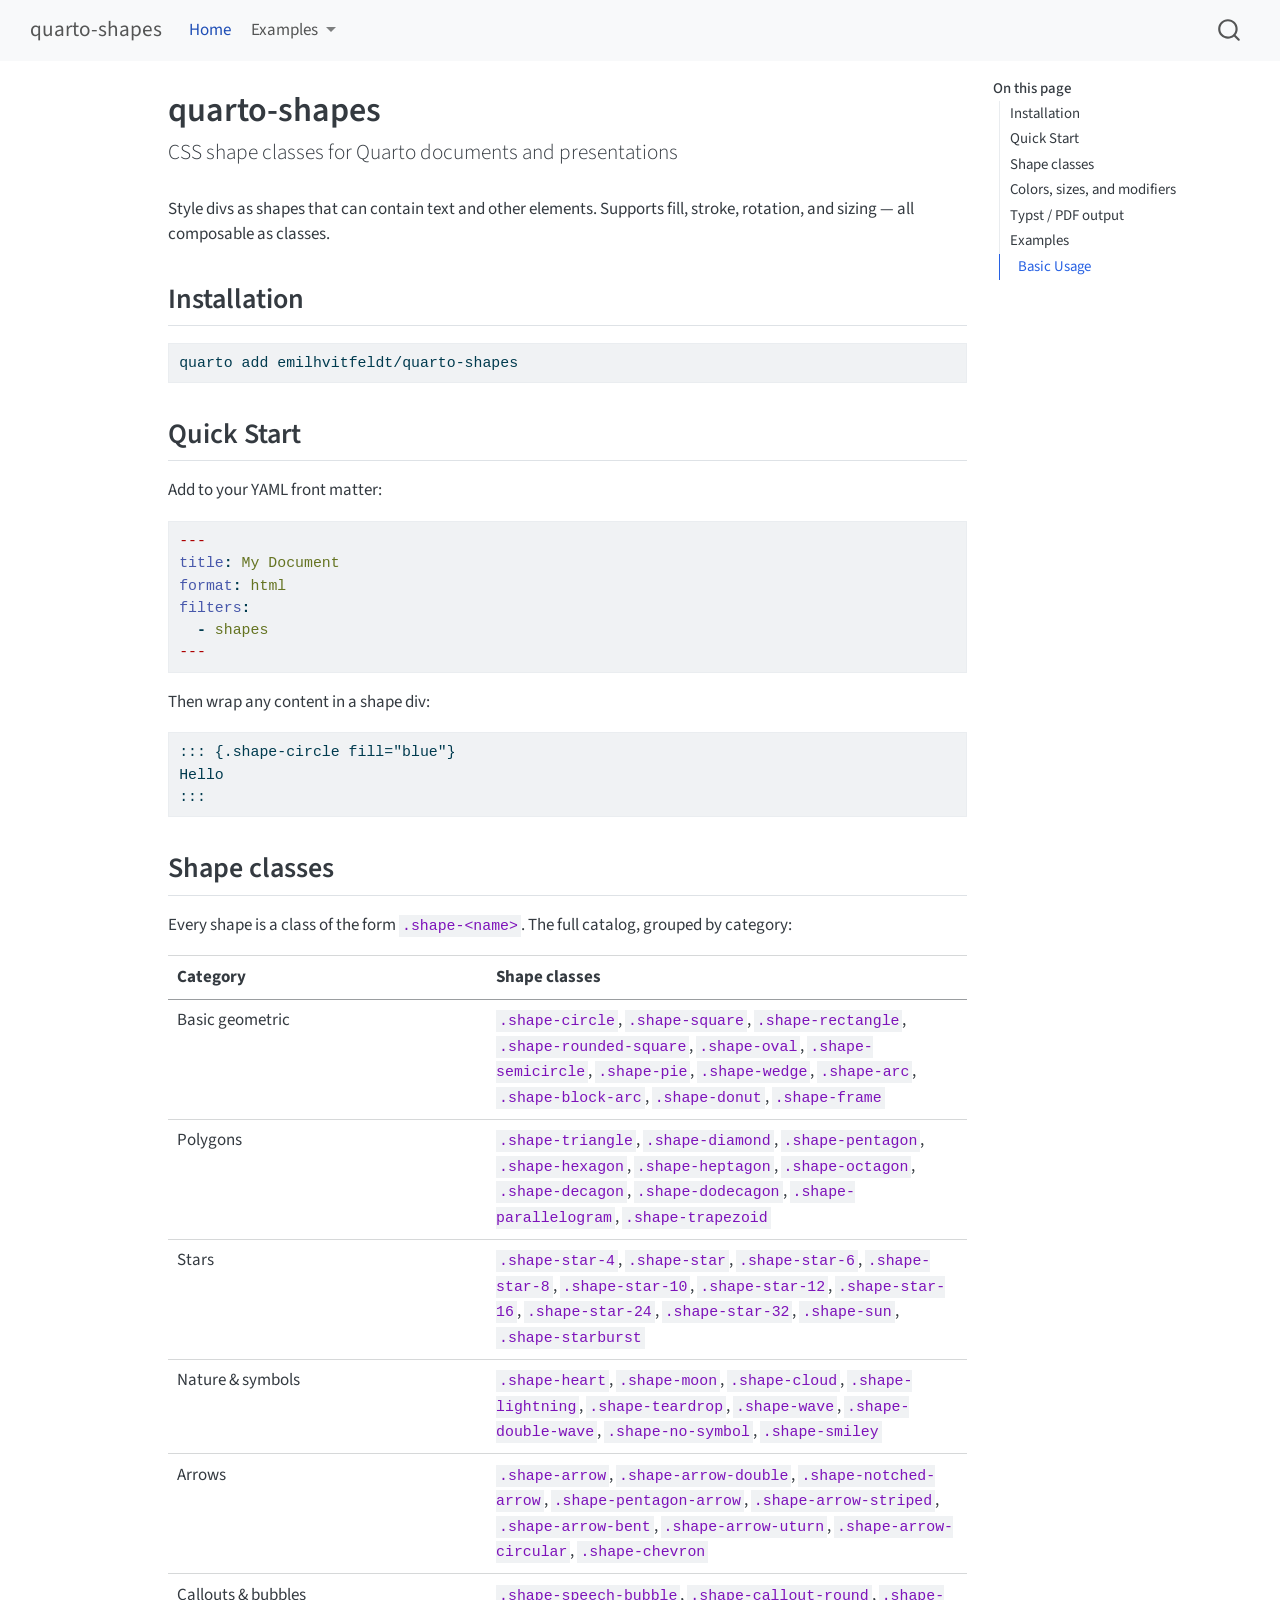
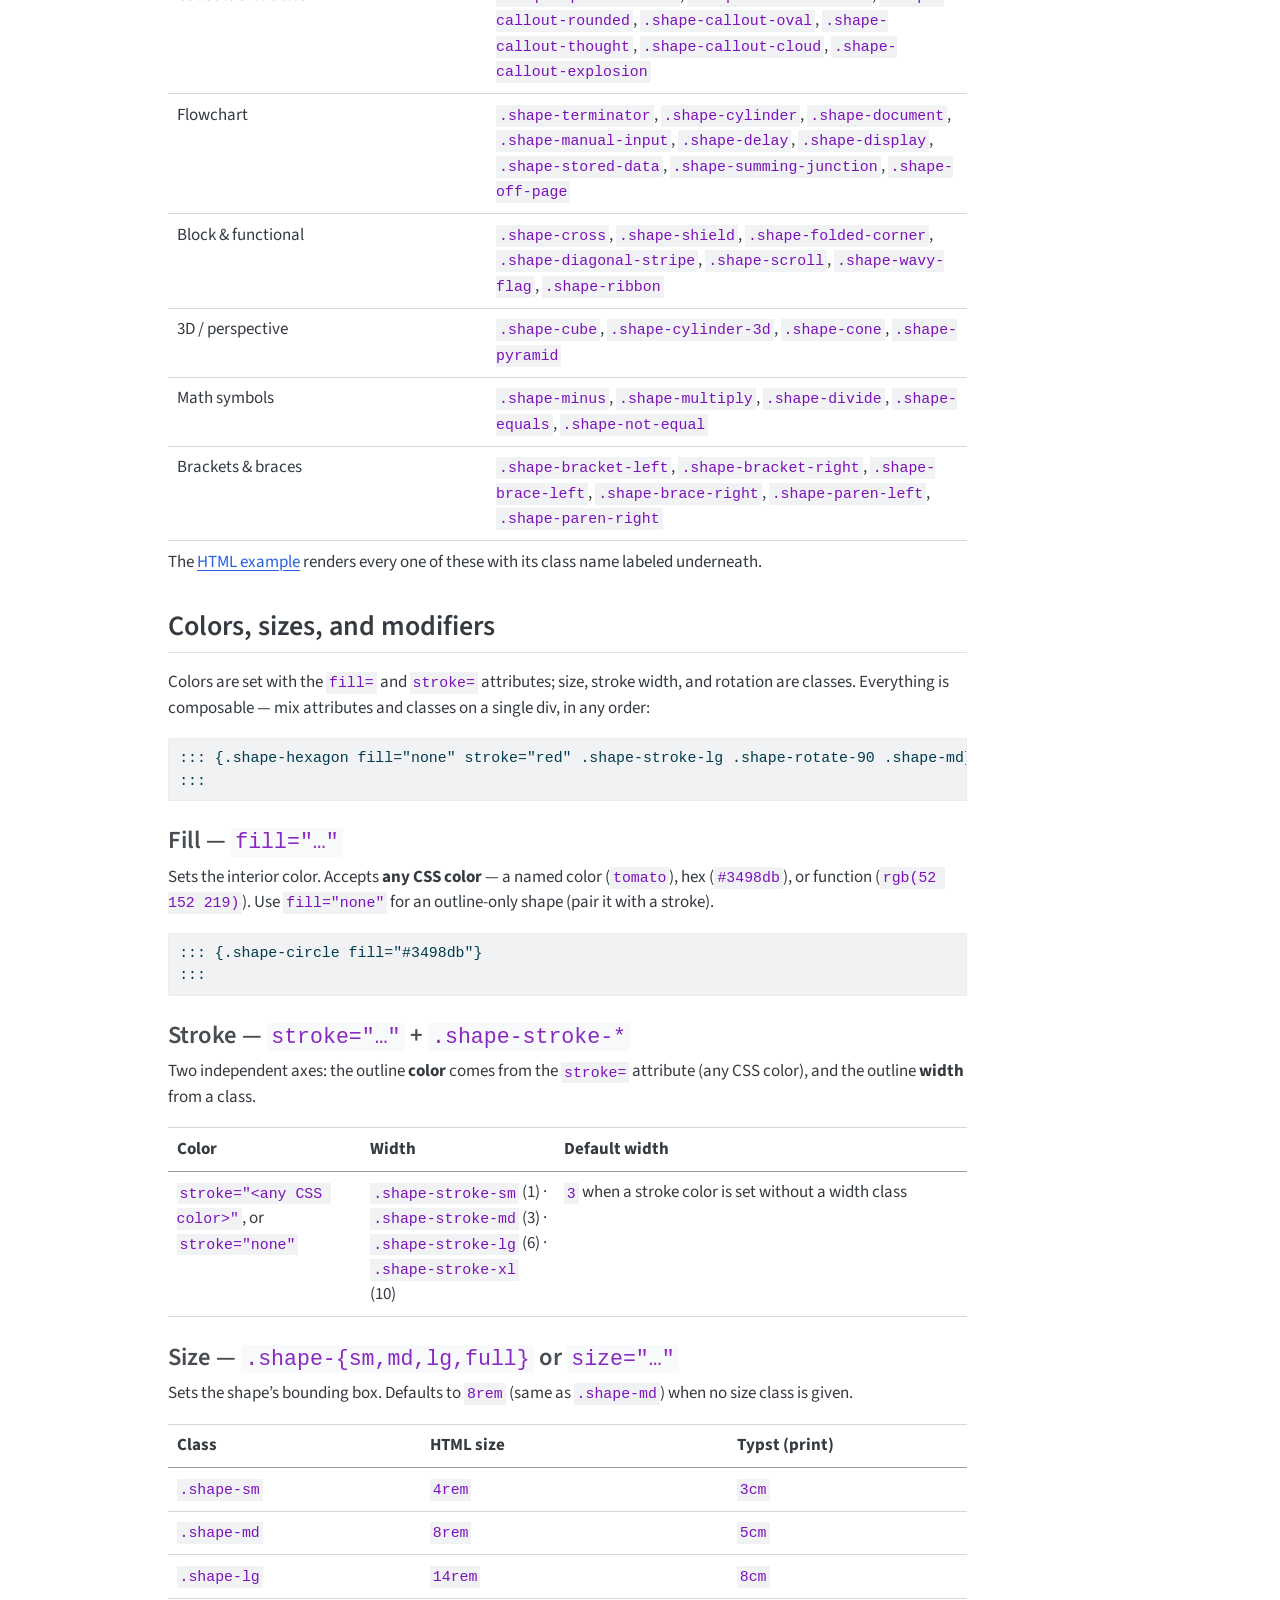
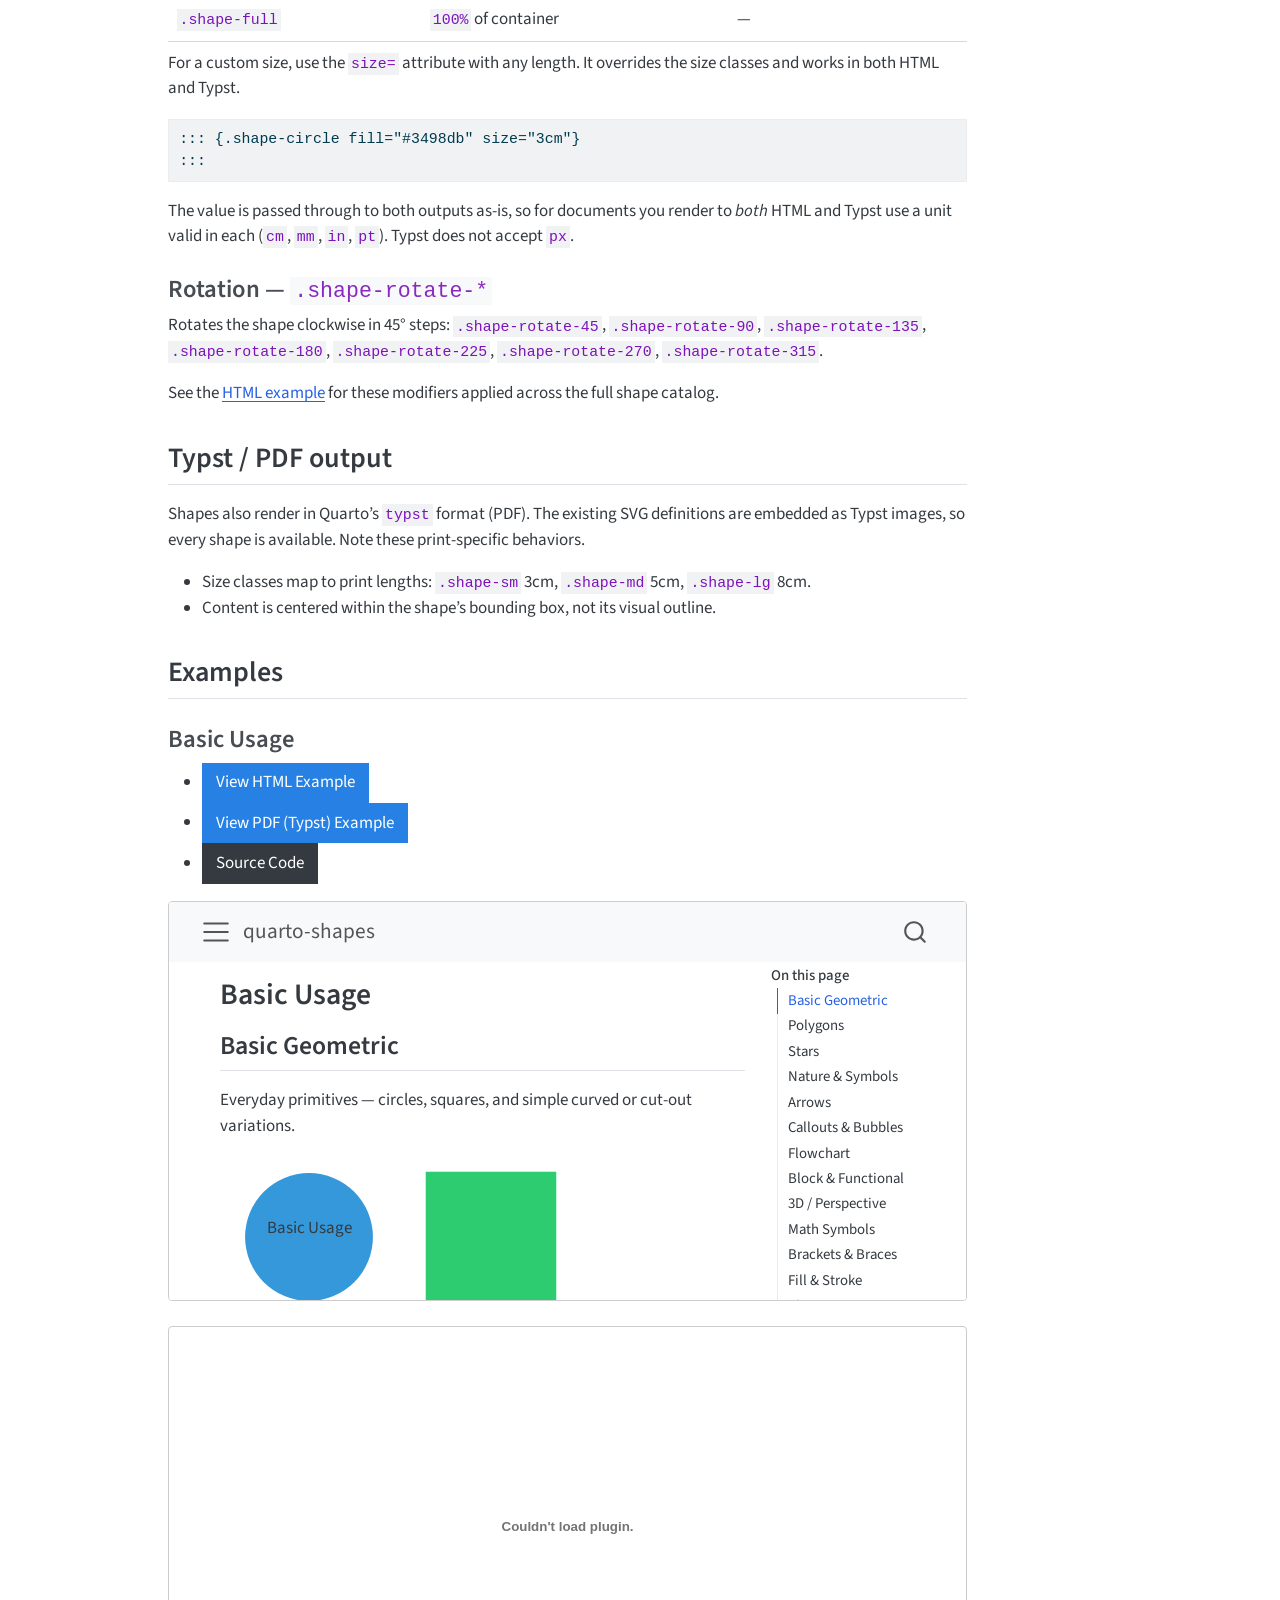
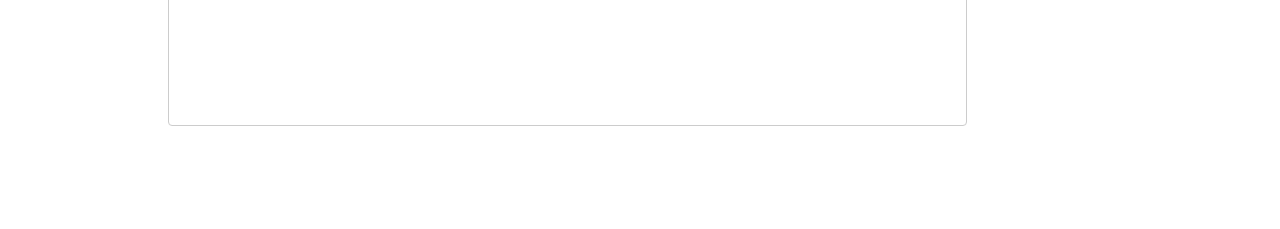
==== commit 0b64e5a3: "more doc updates" ====
--- a/docs/index.html
+++ b/docs/index.html
@@ -159,11 +159,12 @@
   <ul>
   <li><a href="#installation" id="toc-installation" class="nav-link active" data-scroll-target="#installation">Installation</a></li>
   <li><a href="#quick-start" id="toc-quick-start" class="nav-link" data-scroll-target="#quick-start">Quick Start</a></li>
+  <li><a href="#shape-classes" id="toc-shape-classes" class="nav-link" data-scroll-target="#shape-classes">Shape classes</a></li>
   <li><a href="#colors-sizes-and-modifiers" id="toc-colors-sizes-and-modifiers" class="nav-link" data-scroll-target="#colors-sizes-and-modifiers">Colors, sizes, and modifiers</a>
   <ul class="collapse">
   <li><a href="#fill-fill" id="toc-fill-fill" class="nav-link" data-scroll-target="#fill-fill">Fill — <code>fill="…"</code></a></li>
   <li><a href="#stroke-stroke-.shape-stroke-" id="toc-stroke-stroke-.shape-stroke-" class="nav-link" data-scroll-target="#stroke-stroke-.shape-stroke-">Stroke — <code>stroke="…"</code> + <code>.shape-stroke-*</code></a></li>
-  <li><a href="#size-.shape-smmdlgfull" id="toc-size-.shape-smmdlgfull" class="nav-link" data-scroll-target="#size-.shape-smmdlgfull">Size — <code>.shape-{sm,md,lg,full}</code></a></li>
+  <li><a href="#size-.shape-smmdlgfull-or-size" id="toc-size-.shape-smmdlgfull-or-size" class="nav-link" data-scroll-target="#size-.shape-smmdlgfull-or-size">Size — <code>.shape-{sm,md,lg,full}</code> or <code>size="…"</code></a></li>
   <li><a href="#rotation-.shape-rotate-" id="toc-rotation-.shape-rotate-" class="nav-link" data-scroll-target="#rotation-.shape-rotate-">Rotation — <code>.shape-rotate-*</code></a></li>
   </ul></li>
   <li><a href="#typst-pdf-output" id="toc-typst-pdf-output" class="nav-link" data-scroll-target="#typst-pdf-output">Typst / PDF output</a></li>
@@ -215,6 +216,69 @@
 <div class="code-copy-outer-scaffold"><div class="sourceCode" id="cb3"><pre class="sourceCode markdown code-with-copy"><code class="sourceCode markdown"><span id="cb3-1"><a href="#cb3-1" aria-hidden="true" tabindex="-1"></a>::: {.shape-circle fill="blue"}</span>
 <span id="cb3-2"><a href="#cb3-2" aria-hidden="true" tabindex="-1"></a>Hello</span>
 <span id="cb3-3"><a href="#cb3-3" aria-hidden="true" tabindex="-1"></a>:::</span></code></pre></div><button title="Copy to Clipboard" class="code-copy-button"><i class="bi"></i></button></div>
+</section>
+<section id="shape-classes" class="level2">
+<h2 class="anchored" data-anchor-id="shape-classes">Shape classes</h2>
+<p>Every shape is a class of the form <code>.shape-&lt;name&gt;</code>. The full catalog, grouped by category:</p>
+<table class="caption-top table">
+<colgroup>
+<col style="width: 40%">
+<col style="width: 60%">
+</colgroup>
+<thead>
+<tr class="header">
+<th>Category</th>
+<th>Shape classes</th>
+</tr>
+</thead>
+<tbody>
+<tr class="odd">
+<td>Basic geometric</td>
+<td><code>.shape-circle</code>, <code>.shape-square</code>, <code>.shape-rectangle</code>, <code>.shape-rounded-square</code>, <code>.shape-oval</code>, <code>.shape-semicircle</code>, <code>.shape-pie</code>, <code>.shape-wedge</code>, <code>.shape-arc</code>, <code>.shape-block-arc</code>, <code>.shape-donut</code>, <code>.shape-frame</code></td>
+</tr>
+<tr class="even">
+<td>Polygons</td>
+<td><code>.shape-triangle</code>, <code>.shape-diamond</code>, <code>.shape-pentagon</code>, <code>.shape-hexagon</code>, <code>.shape-heptagon</code>, <code>.shape-octagon</code>, <code>.shape-decagon</code>, <code>.shape-dodecagon</code>, <code>.shape-parallelogram</code>, <code>.shape-trapezoid</code></td>
+</tr>
+<tr class="odd">
+<td>Stars</td>
+<td><code>.shape-star-4</code>, <code>.shape-star</code>, <code>.shape-star-6</code>, <code>.shape-star-8</code>, <code>.shape-star-10</code>, <code>.shape-star-12</code>, <code>.shape-star-16</code>, <code>.shape-star-24</code>, <code>.shape-star-32</code>, <code>.shape-sun</code>, <code>.shape-starburst</code></td>
+</tr>
+<tr class="even">
+<td>Nature &amp; symbols</td>
+<td><code>.shape-heart</code>, <code>.shape-moon</code>, <code>.shape-cloud</code>, <code>.shape-lightning</code>, <code>.shape-teardrop</code>, <code>.shape-wave</code>, <code>.shape-double-wave</code>, <code>.shape-no-symbol</code>, <code>.shape-smiley</code></td>
+</tr>
+<tr class="odd">
+<td>Arrows</td>
+<td><code>.shape-arrow</code>, <code>.shape-arrow-double</code>, <code>.shape-notched-arrow</code>, <code>.shape-pentagon-arrow</code>, <code>.shape-arrow-striped</code>, <code>.shape-arrow-bent</code>, <code>.shape-arrow-uturn</code>, <code>.shape-arrow-circular</code>, <code>.shape-chevron</code></td>
+</tr>
+<tr class="even">
+<td>Callouts &amp; bubbles</td>
+<td><code>.shape-speech-bubble</code>, <code>.shape-callout-round</code>, <code>.shape-callout-rounded</code>, <code>.shape-callout-oval</code>, <code>.shape-callout-thought</code>, <code>.shape-callout-cloud</code>, <code>.shape-callout-explosion</code></td>
+</tr>
+<tr class="odd">
+<td>Flowchart</td>
+<td><code>.shape-terminator</code>, <code>.shape-cylinder</code>, <code>.shape-document</code>, <code>.shape-manual-input</code>, <code>.shape-delay</code>, <code>.shape-display</code>, <code>.shape-stored-data</code>, <code>.shape-summing-junction</code>, <code>.shape-off-page</code></td>
+</tr>
+<tr class="even">
+<td>Block &amp; functional</td>
+<td><code>.shape-cross</code>, <code>.shape-shield</code>, <code>.shape-folded-corner</code>, <code>.shape-diagonal-stripe</code>, <code>.shape-scroll</code>, <code>.shape-wavy-flag</code>, <code>.shape-ribbon</code></td>
+</tr>
+<tr class="odd">
+<td>3D / perspective</td>
+<td><code>.shape-cube</code>, <code>.shape-cylinder-3d</code>, <code>.shape-cone</code>, <code>.shape-pyramid</code></td>
+</tr>
+<tr class="even">
+<td>Math symbols</td>
+<td><code>.shape-minus</code>, <code>.shape-multiply</code>, <code>.shape-divide</code>, <code>.shape-equals</code>, <code>.shape-not-equal</code></td>
+</tr>
+<tr class="odd">
+<td>Brackets &amp; braces</td>
+<td><code>.shape-bracket-left</code>, <code>.shape-bracket-right</code>, <code>.shape-brace-left</code>, <code>.shape-brace-right</code>, <code>.shape-paren-left</code>, <code>.shape-paren-right</code></td>
+</tr>
+</tbody>
+</table>
+<p>The <a href="examples/basic.html">HTML example</a> renders every one of these with its class name labeled underneath.</p>
 </section>
 <section id="colors-sizes-and-modifiers" class="level2">
 <h2 class="anchored" data-anchor-id="colors-sizes-and-modifiers">Colors, sizes, and modifiers</h2>
@@ -252,8 +316,8 @@
 </tbody>
 </table>
 </section>
-<section id="size-.shape-smmdlgfull" class="level3">
-<h3 class="anchored" data-anchor-id="size-.shape-smmdlgfull">Size — <code>.shape-{sm,md,lg,full}</code></h3>
+<section id="size-.shape-smmdlgfull-or-size" class="level3">
+<h3 class="anchored" data-anchor-id="size-.shape-smmdlgfull-or-size">Size — <code>.shape-{sm,md,lg,full}</code> or <code>size="…"</code></h3>
 <p>Sets the shape’s bounding box. Defaults to <code>8rem</code> (same as <code>.shape-md</code>) when no size class is given.</p>
 <table class="caption-top table">
 <thead>
@@ -286,6 +350,10 @@
 </tr>
 </tbody>
 </table>
+<p>For a custom size, use the <code>size=</code> attribute with any length. It overrides the size classes and works in both HTML and Typst.</p>
+<div class="code-copy-outer-scaffold"><div class="sourceCode" id="cb6"><pre class="sourceCode markdown code-with-copy"><code class="sourceCode markdown"><span id="cb6-1"><a href="#cb6-1" aria-hidden="true" tabindex="-1"></a>::: {.shape-circle fill="#3498db" size="3cm"}</span>
+<span id="cb6-2"><a href="#cb6-2" aria-hidden="true" tabindex="-1"></a>:::</span></code></pre></div><button title="Copy to Clipboard" class="code-copy-button"><i class="bi"></i></button></div>
+<p>The value is passed through to both outputs as-is, so for documents you render to <em>both</em> HTML and Typst use a unit valid in each (<code>cm</code>, <code>mm</code>, <code>in</code>, <code>pt</code>). Typst does not accept <code>px</code>.</p>
 </section>
 <section id="rotation-.shape-rotate-" class="level3">
 <h3 class="anchored" data-anchor-id="rotation-.shape-rotate-">Rotation — <code>.shape-rotate-*</code></h3>
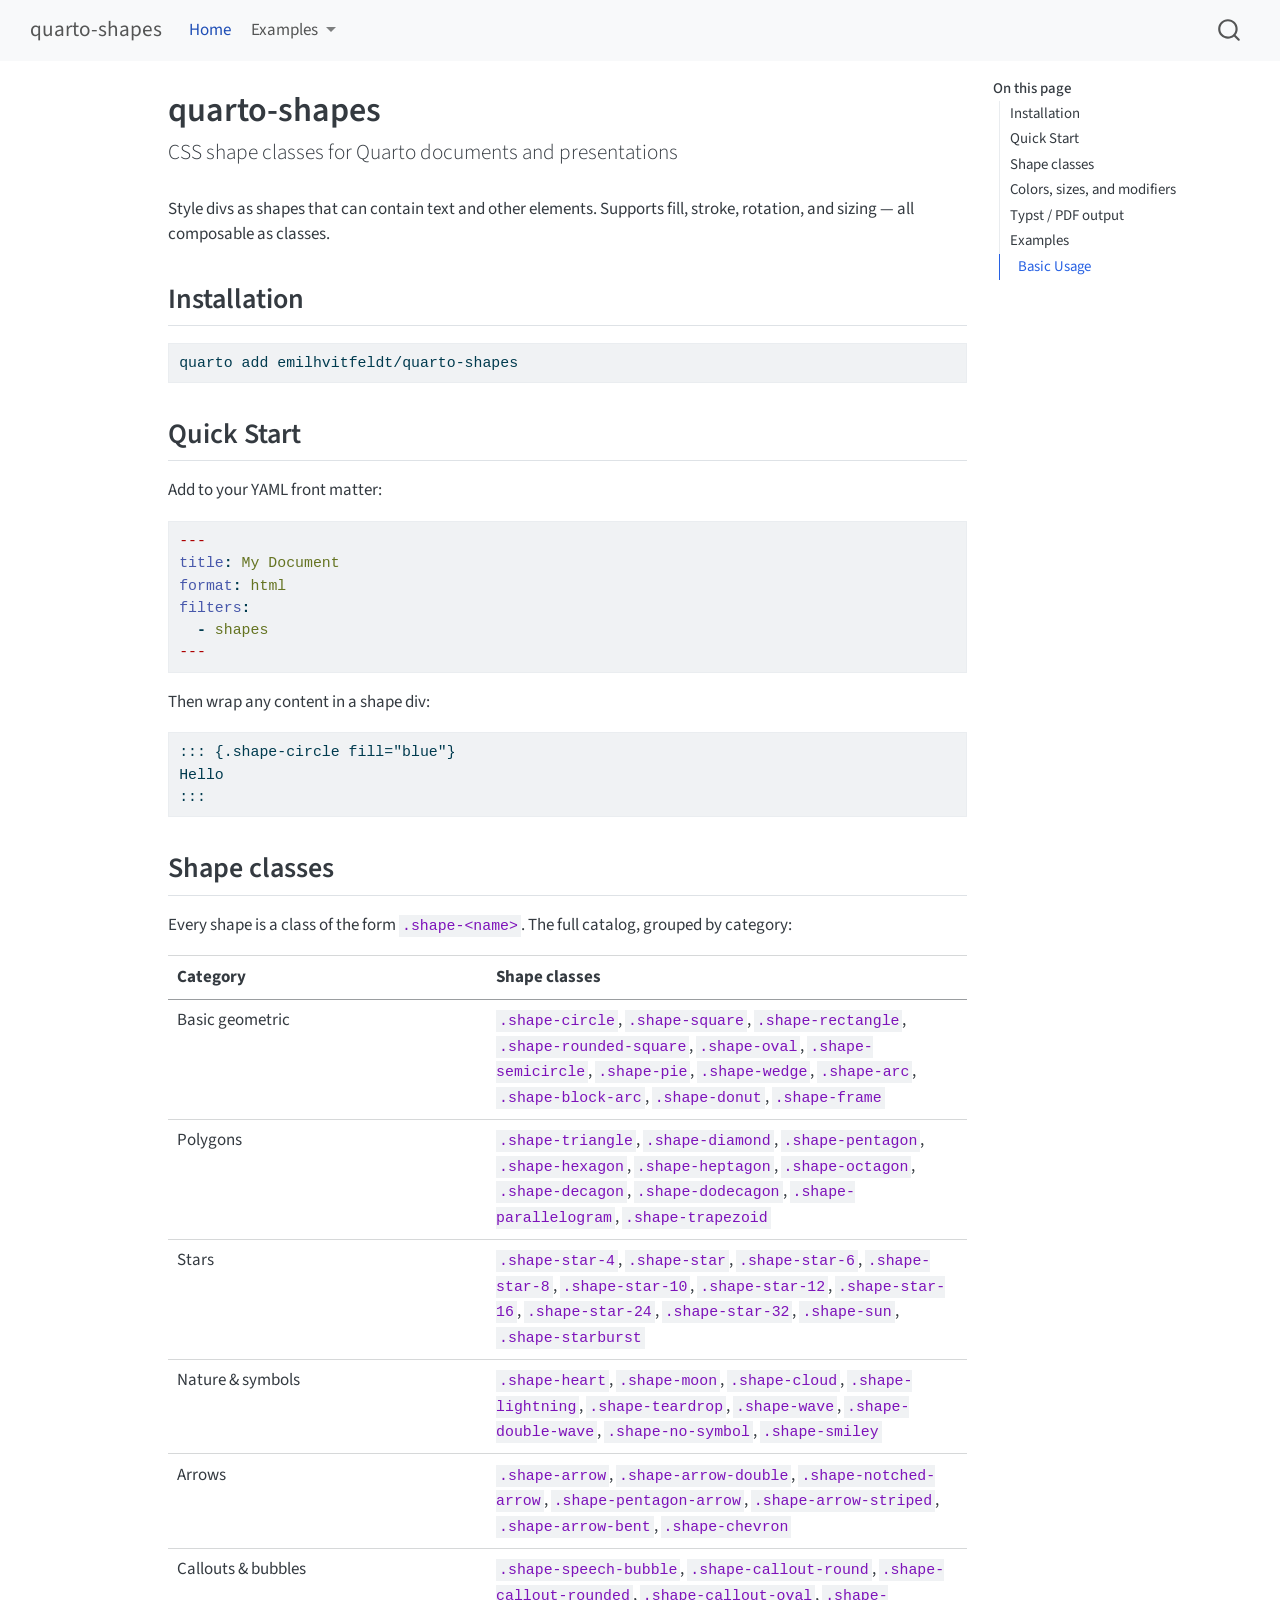
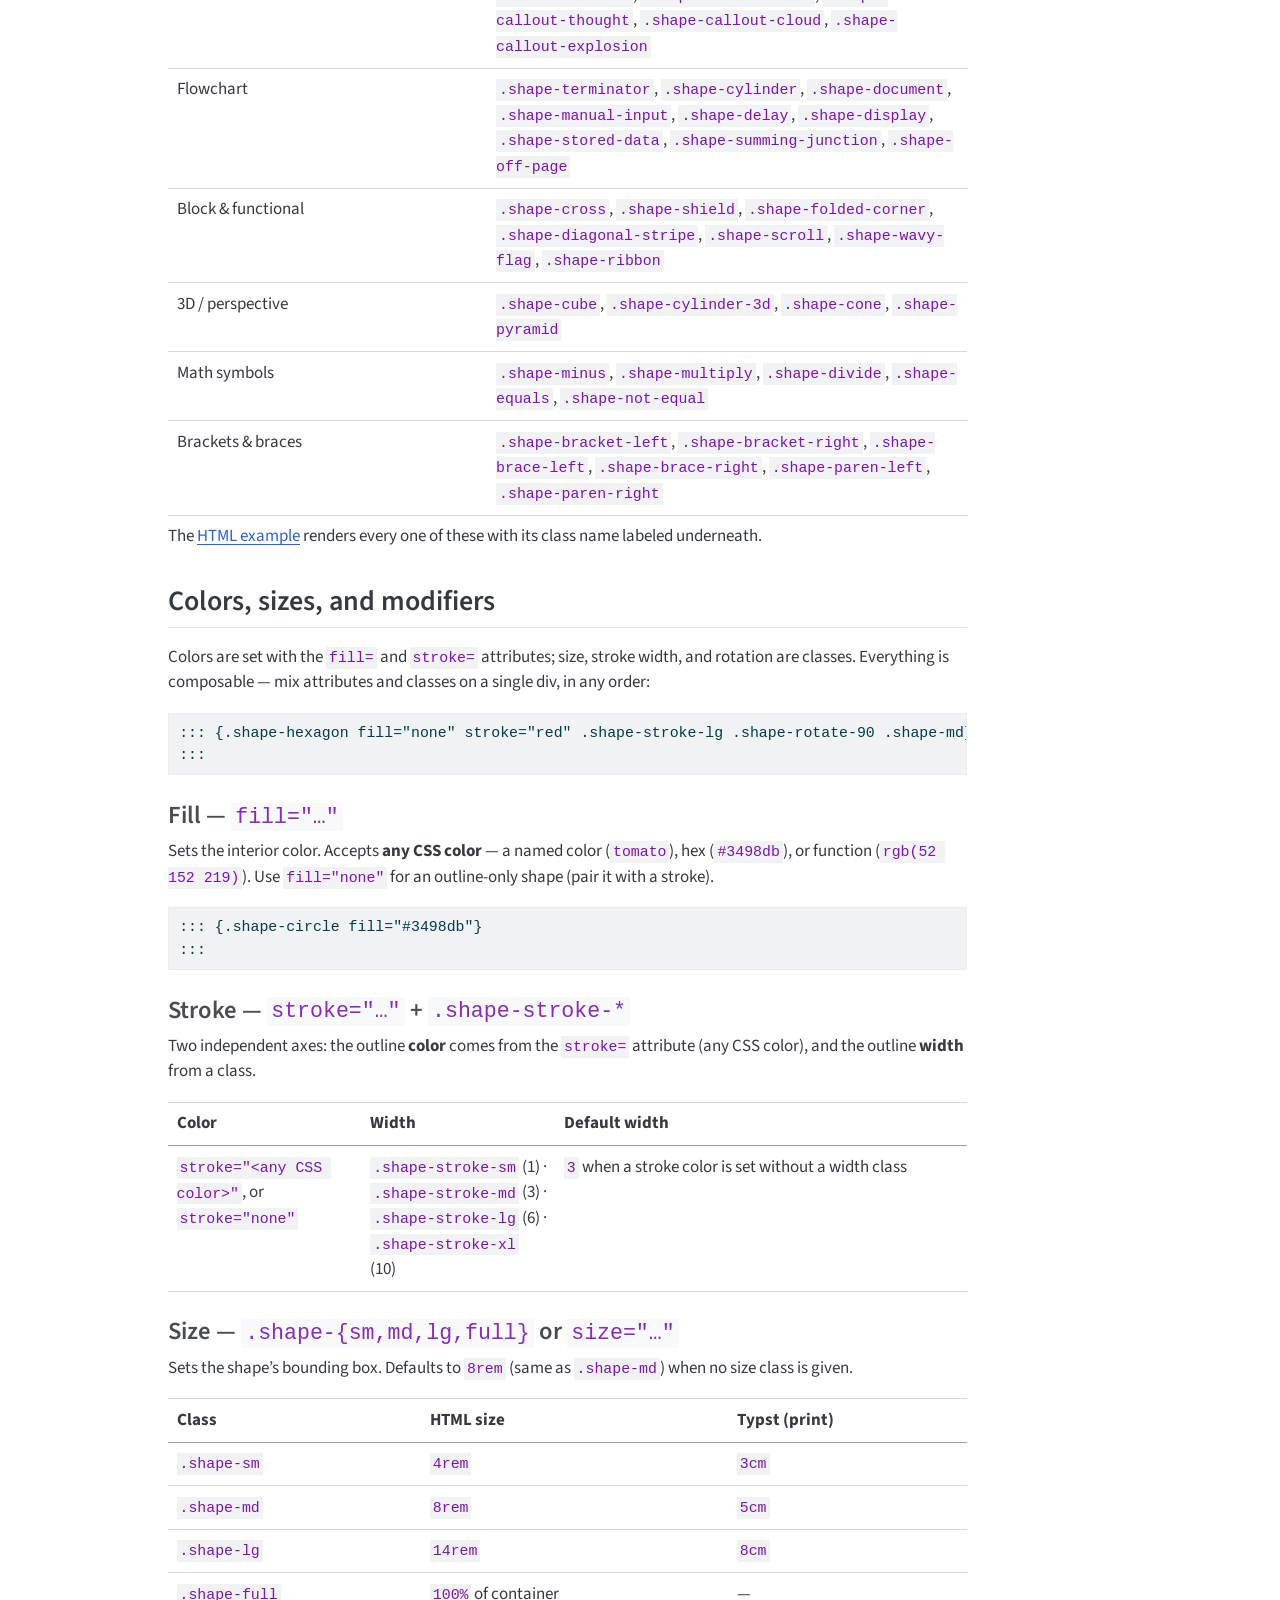
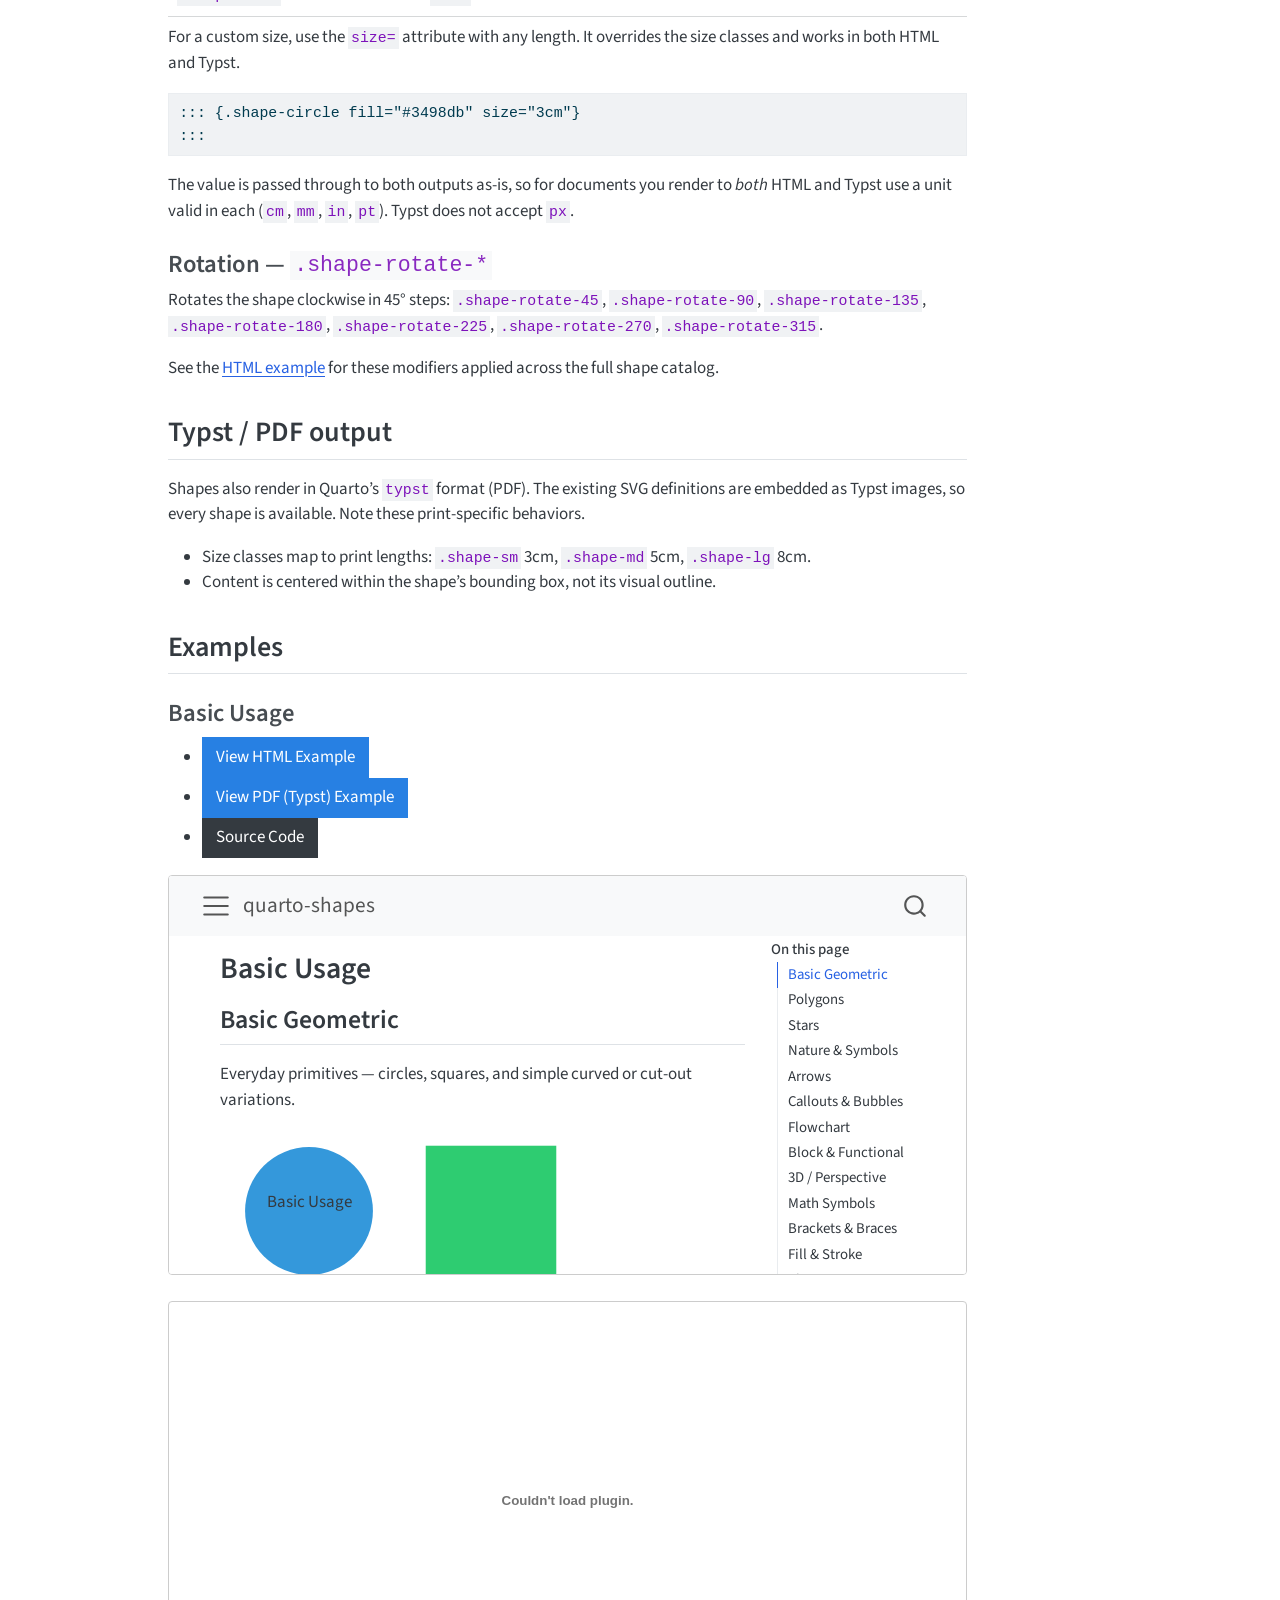
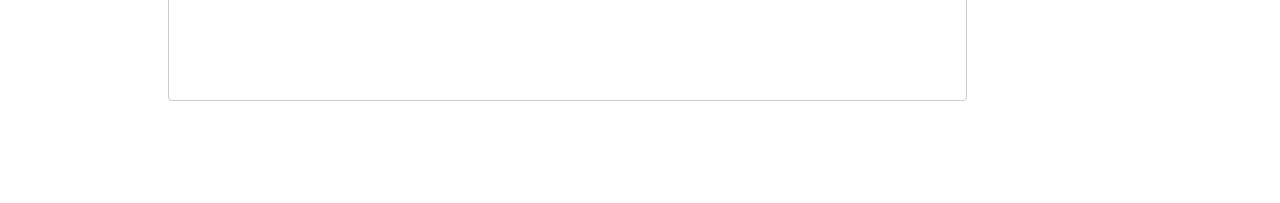
==== commit a8909b19: "redo some shapes" ====
--- a/docs/index.html
+++ b/docs/index.html
@@ -250,7 +250,7 @@
 </tr>
 <tr class="odd">
 <td>Arrows</td>
-<td><code>.shape-arrow</code>, <code>.shape-arrow-double</code>, <code>.shape-notched-arrow</code>, <code>.shape-pentagon-arrow</code>, <code>.shape-arrow-striped</code>, <code>.shape-arrow-bent</code>, <code>.shape-arrow-uturn</code>, <code>.shape-arrow-circular</code>, <code>.shape-chevron</code></td>
+<td><code>.shape-arrow</code>, <code>.shape-arrow-double</code>, <code>.shape-notched-arrow</code>, <code>.shape-pentagon-arrow</code>, <code>.shape-arrow-striped</code>, <code>.shape-arrow-bent</code>, <code>.shape-chevron</code></td>
 </tr>
 <tr class="even">
 <td>Callouts &amp; bubbles</td>
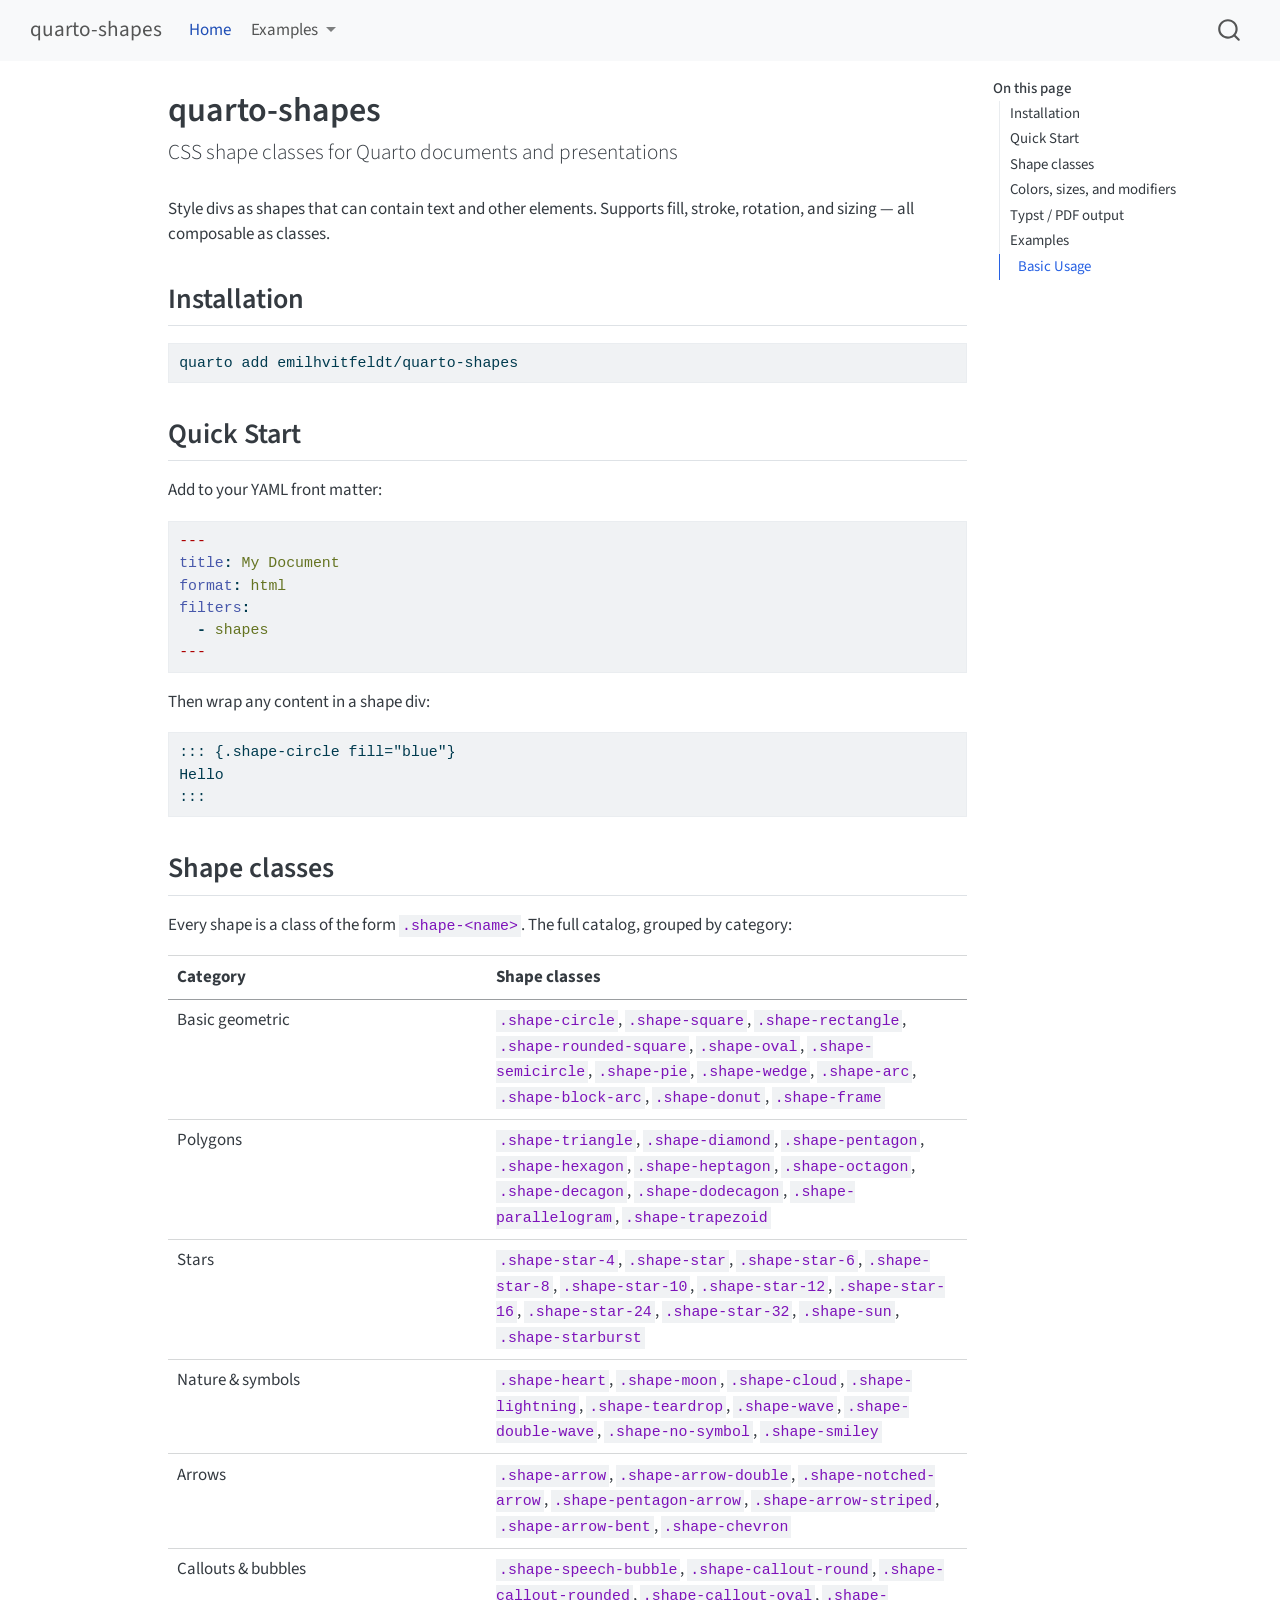
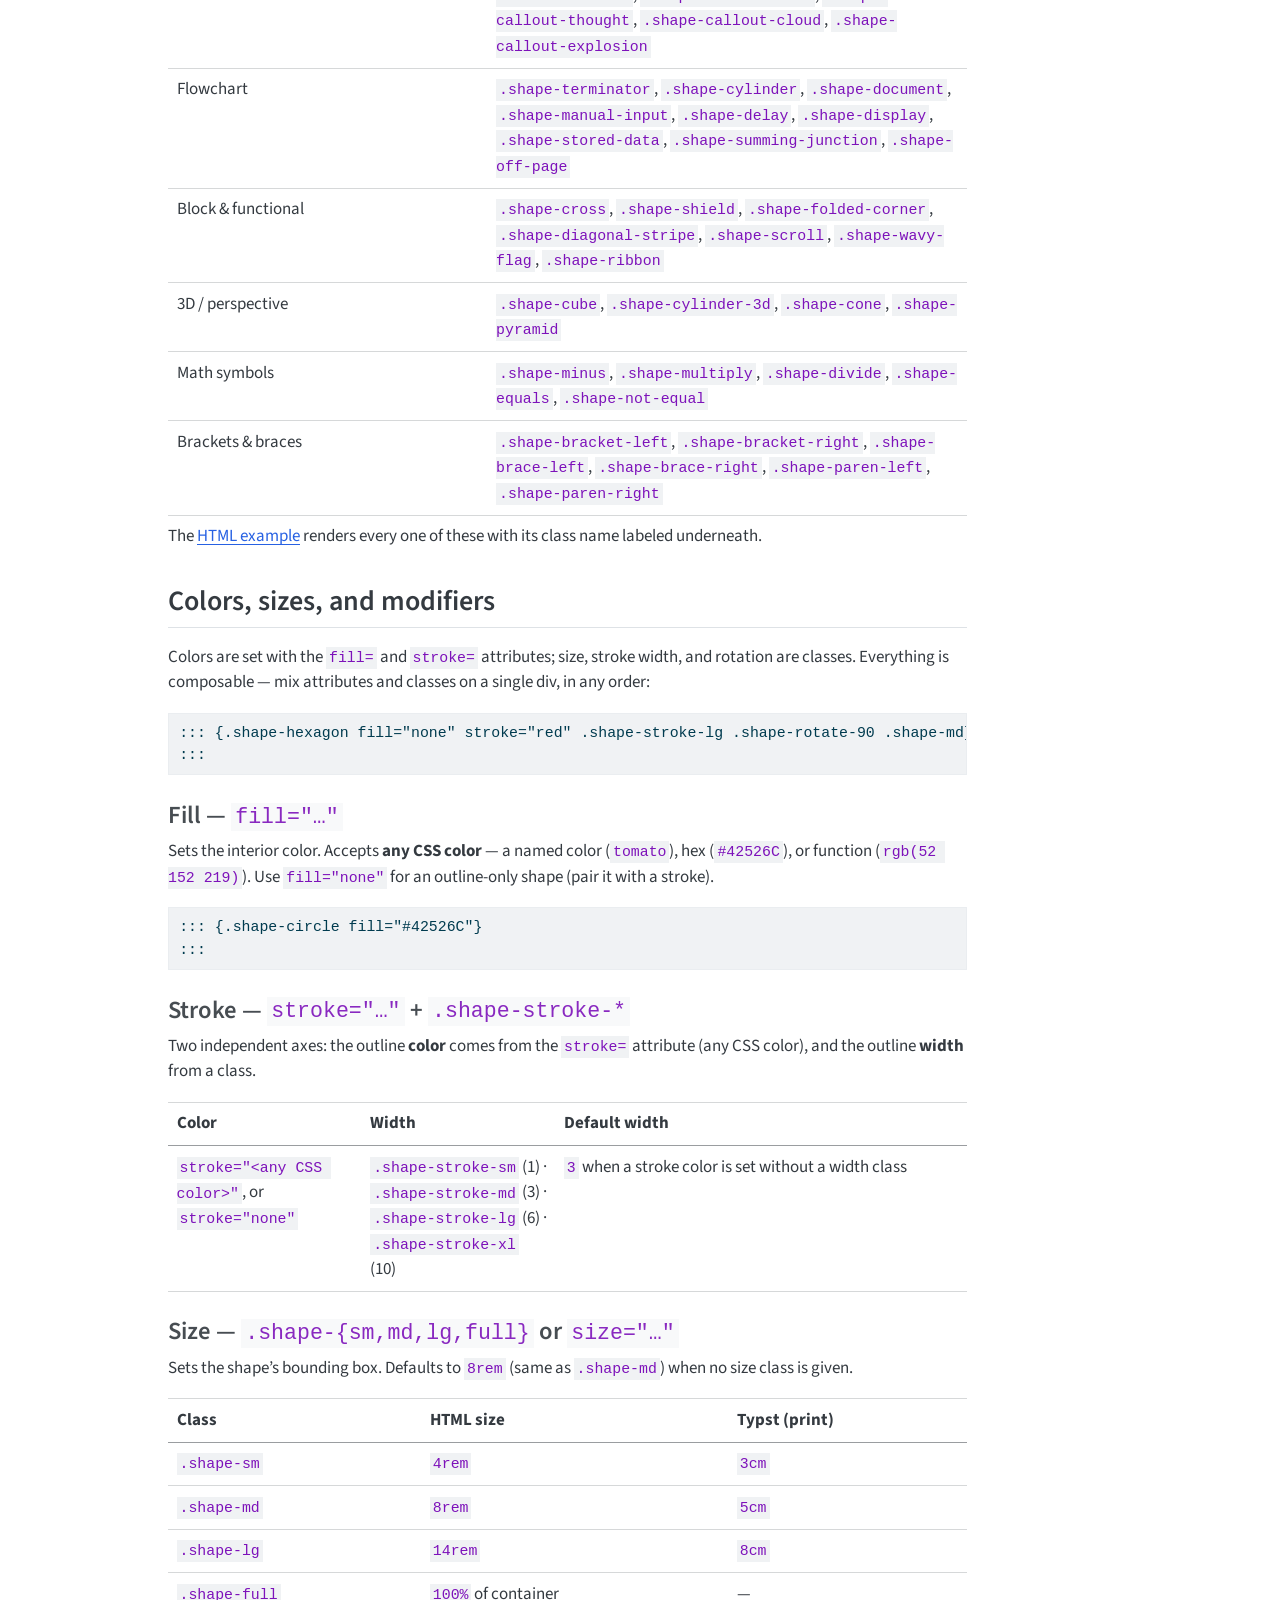
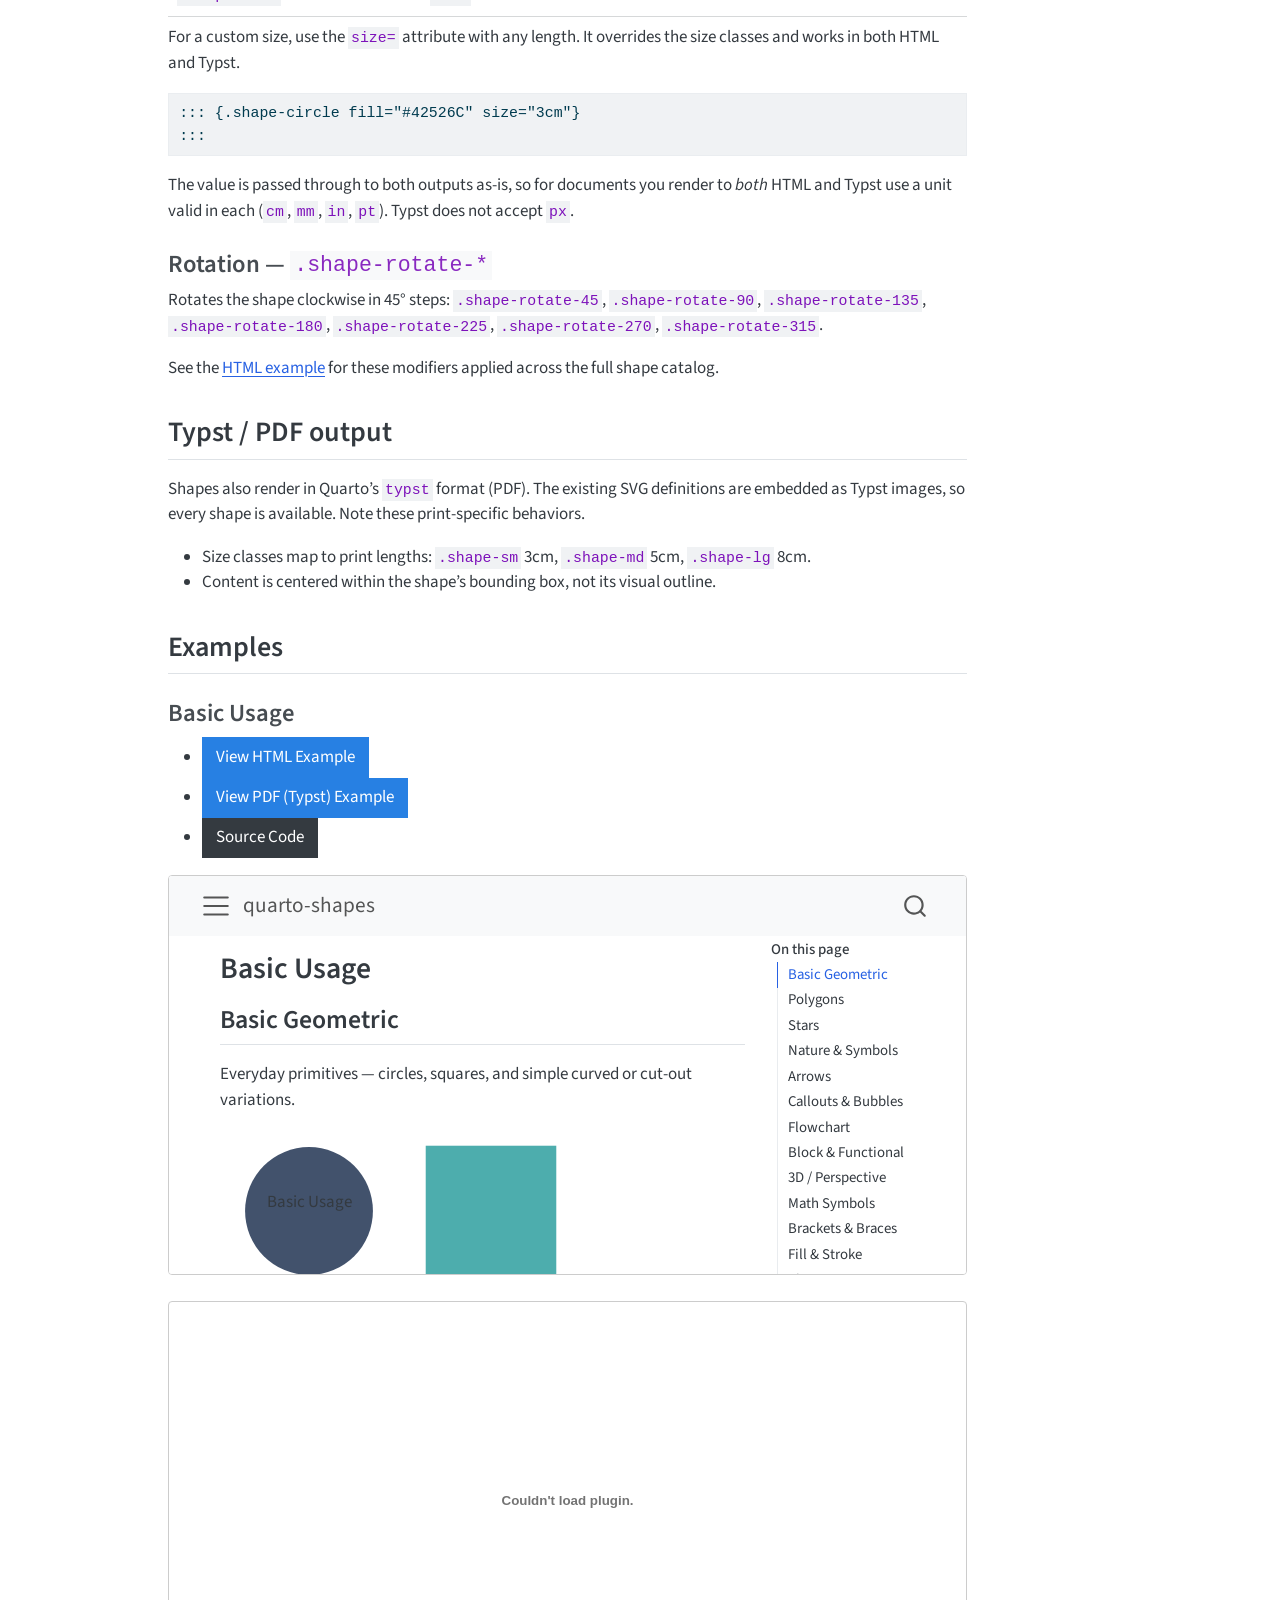
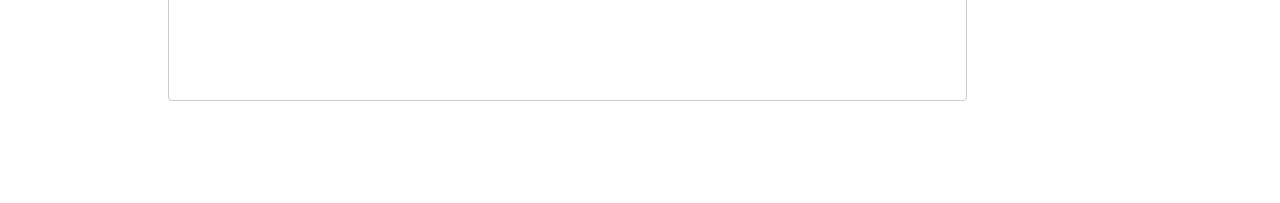
==== commit a3e9d1c7: "update all colors" ====
--- a/docs/index.html
+++ b/docs/index.html
@@ -287,8 +287,8 @@
 <span id="cb4-2"><a href="#cb4-2" aria-hidden="true" tabindex="-1"></a>:::</span></code></pre></div><button title="Copy to Clipboard" class="code-copy-button"><i class="bi"></i></button></div>
 <section id="fill-fill" class="level3">
 <h3 class="anchored" data-anchor-id="fill-fill">Fill — <code>fill="…"</code></h3>
-<p>Sets the interior color. Accepts <strong>any CSS color</strong> — a named color (<code>tomato</code>), hex (<code>#3498db</code>), or function (<code>rgb(52 152 219)</code>). Use <code>fill="none"</code> for an outline-only shape (pair it with a stroke).</p>
-<div class="code-copy-outer-scaffold"><div class="sourceCode" id="cb5"><pre class="sourceCode markdown code-with-copy"><code class="sourceCode markdown"><span id="cb5-1"><a href="#cb5-1" aria-hidden="true" tabindex="-1"></a>::: {.shape-circle fill="#3498db"}</span>
+<p>Sets the interior color. Accepts <strong>any CSS color</strong> — a named color (<code>tomato</code>), hex (<code>#42526C</code>), or function (<code>rgb(52 152 219)</code>). Use <code>fill="none"</code> for an outline-only shape (pair it with a stroke).</p>
+<div class="code-copy-outer-scaffold"><div class="sourceCode" id="cb5"><pre class="sourceCode markdown code-with-copy"><code class="sourceCode markdown"><span id="cb5-1"><a href="#cb5-1" aria-hidden="true" tabindex="-1"></a>::: {.shape-circle fill="#42526C"}</span>
 <span id="cb5-2"><a href="#cb5-2" aria-hidden="true" tabindex="-1"></a>:::</span></code></pre></div><button title="Copy to Clipboard" class="code-copy-button"><i class="bi"></i></button></div>
 </section>
 <section id="stroke-stroke-.shape-stroke-" class="level3">
@@ -351,7 +351,7 @@
 </tbody>
 </table>
 <p>For a custom size, use the <code>size=</code> attribute with any length. It overrides the size classes and works in both HTML and Typst.</p>
-<div class="code-copy-outer-scaffold"><div class="sourceCode" id="cb6"><pre class="sourceCode markdown code-with-copy"><code class="sourceCode markdown"><span id="cb6-1"><a href="#cb6-1" aria-hidden="true" tabindex="-1"></a>::: {.shape-circle fill="#3498db" size="3cm"}</span>
+<div class="code-copy-outer-scaffold"><div class="sourceCode" id="cb6"><pre class="sourceCode markdown code-with-copy"><code class="sourceCode markdown"><span id="cb6-1"><a href="#cb6-1" aria-hidden="true" tabindex="-1"></a>::: {.shape-circle fill="#42526C" size="3cm"}</span>
 <span id="cb6-2"><a href="#cb6-2" aria-hidden="true" tabindex="-1"></a>:::</span></code></pre></div><button title="Copy to Clipboard" class="code-copy-button"><i class="bi"></i></button></div>
 <p>The value is passed through to both outputs as-is, so for documents you render to <em>both</em> HTML and Typst use a unit valid in each (<code>cm</code>, <code>mm</code>, <code>in</code>, <code>pt</code>). Typst does not accept <code>px</code>.</p>
 </section>
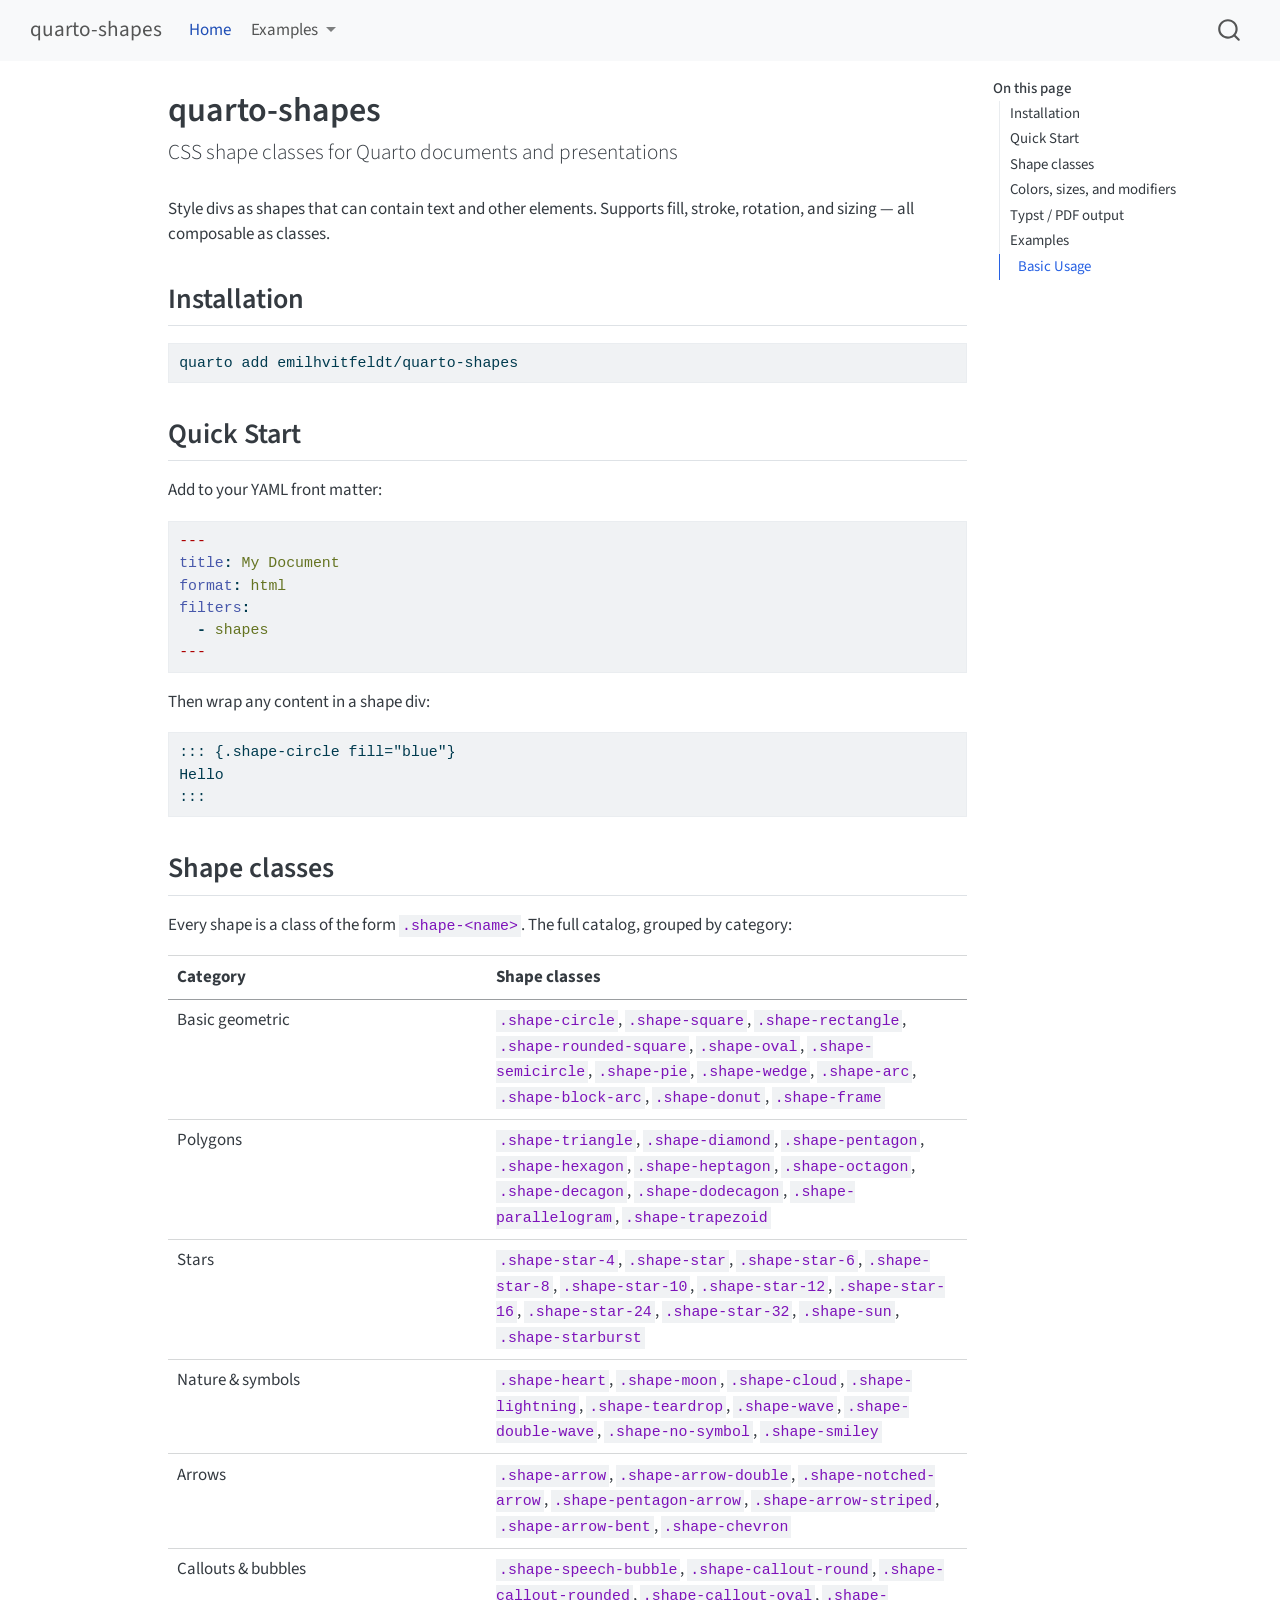
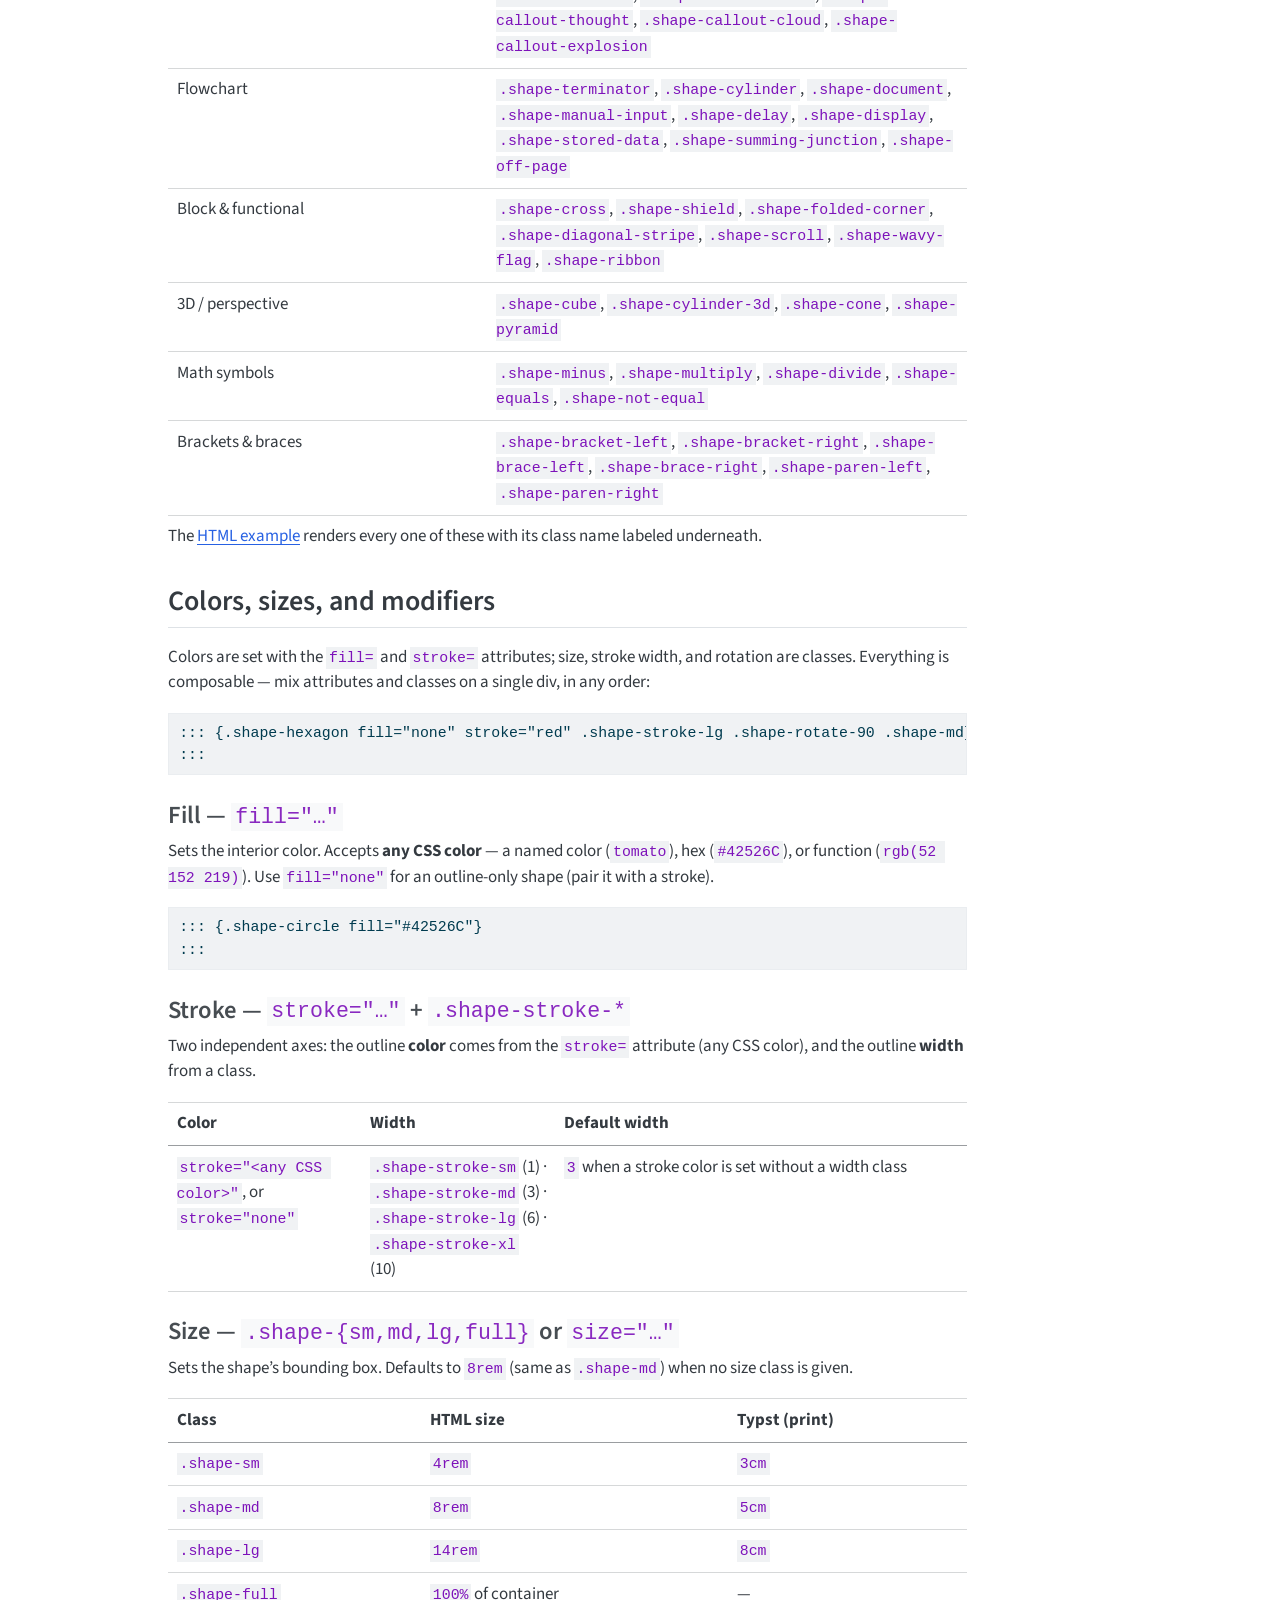
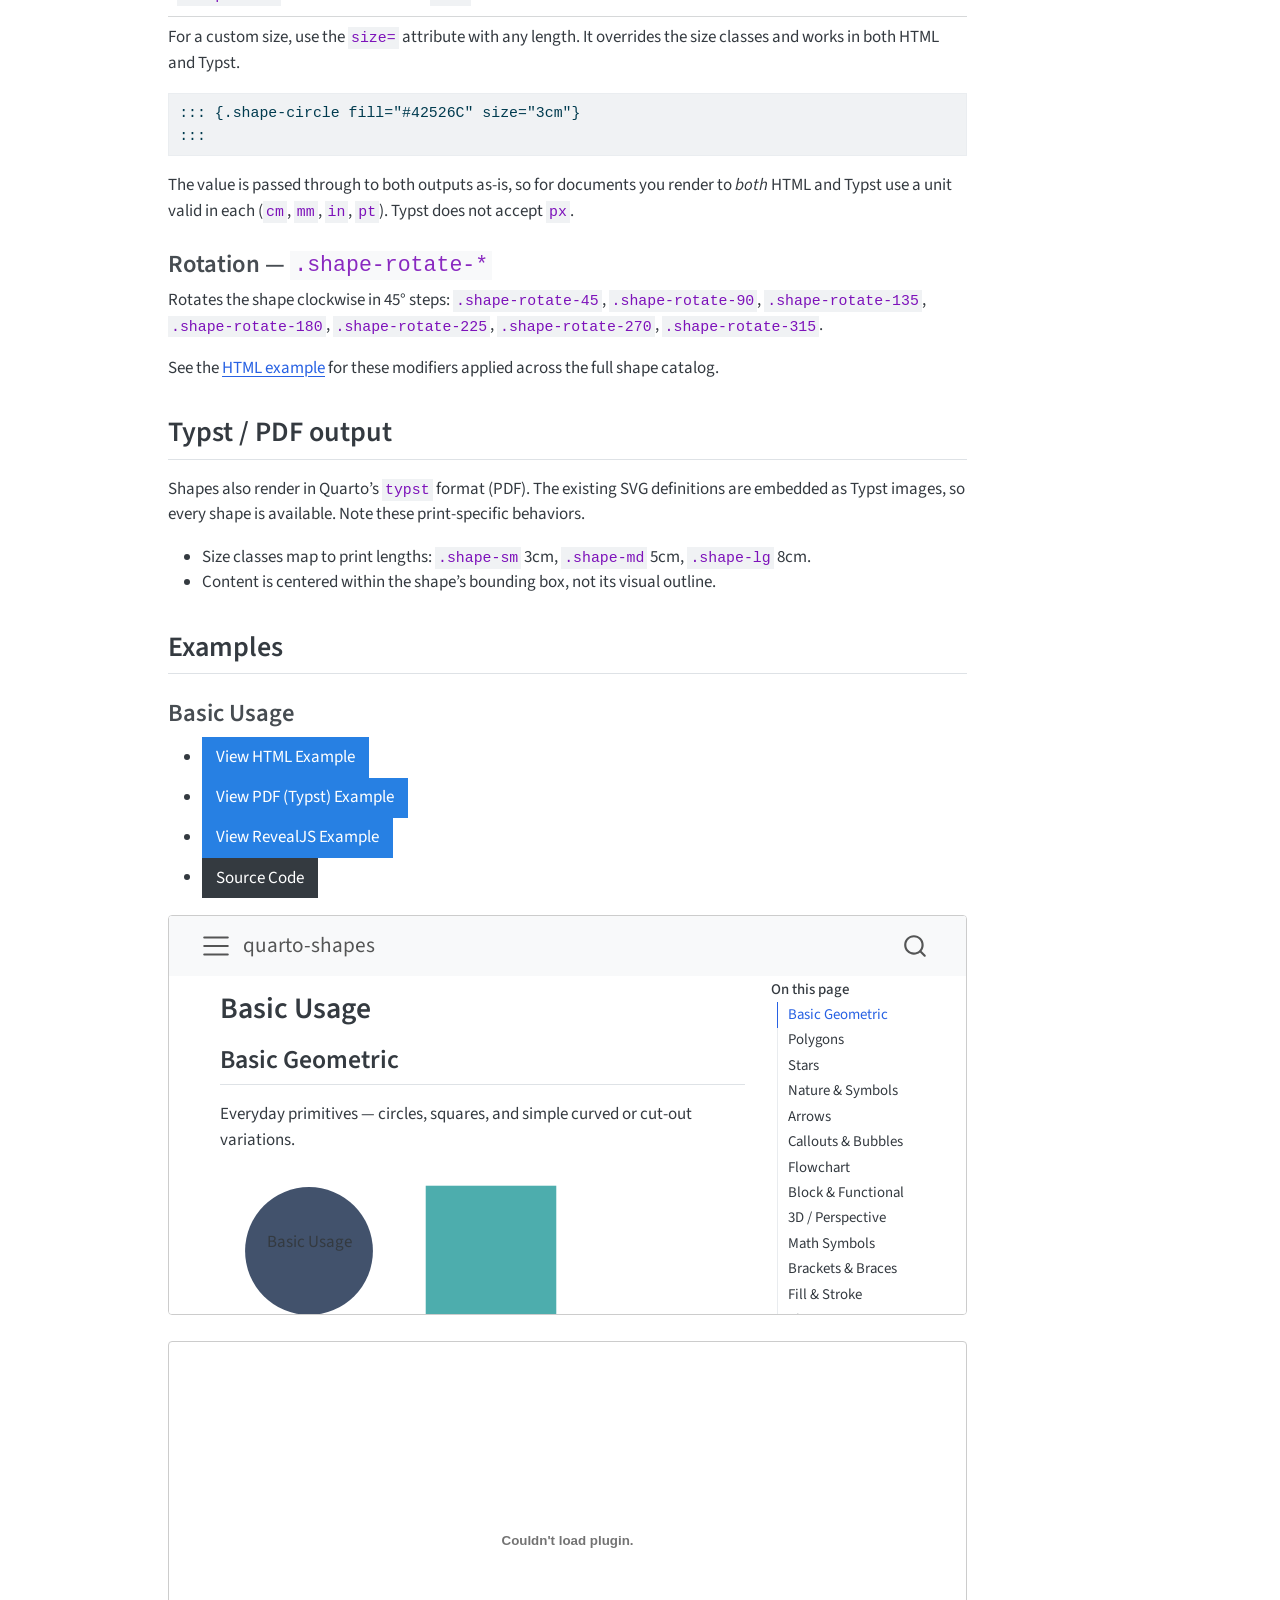
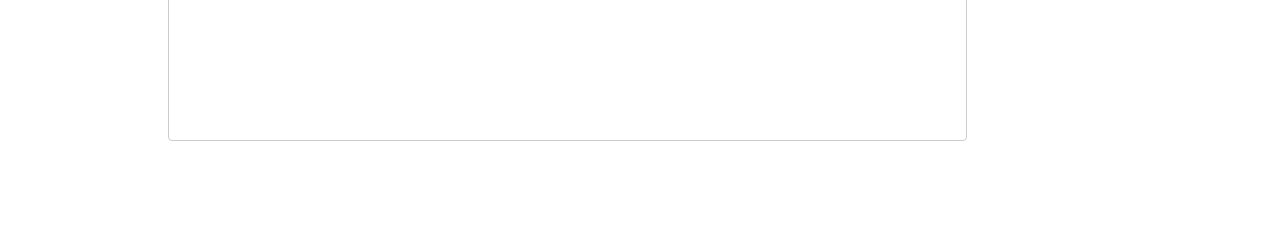
==== commit b5365861: "Add LICENSE, RevealJS example, and registry-readiness fixes - Add MIT LICENSE file and license field" ====
--- a/docs/index.html
+++ b/docs/index.html
@@ -139,6 +139,10 @@
     <a class="dropdown-item" href="./examples/basic.html">
  <span class="dropdown-text">Basic Usage</span></a>
   </li>  
+        <li>
+    <a class="dropdown-item" href="./examples/revealjs.html">
+ <span class="dropdown-text">RevealJS Slides</span></a>
+  </li>  
     </ul>
   </li>
 </ul>
@@ -376,6 +380,7 @@
 <ul>
 <li><a href="examples/basic.html" class="btn btn-primary">View HTML Example</a></li>
 <li><a href="examples/basic.pdf" class="btn btn-primary">View PDF (Typst) Example</a></li>
+<li><a href="examples/revealjs.html" class="btn btn-primary">View RevealJS Example</a></li>
 <li><a href="https://github.com/emilhvitfeldt/quarto-shapes/blob/main/examples/basic.qmd" class="btn btn-secondary">Source Code</a></li>
 </ul>
 <p><embed src="examples/basic.html" style="border: 1px solid #ccc; border-radius: 4px;;width:100.0%" height="400"></p>
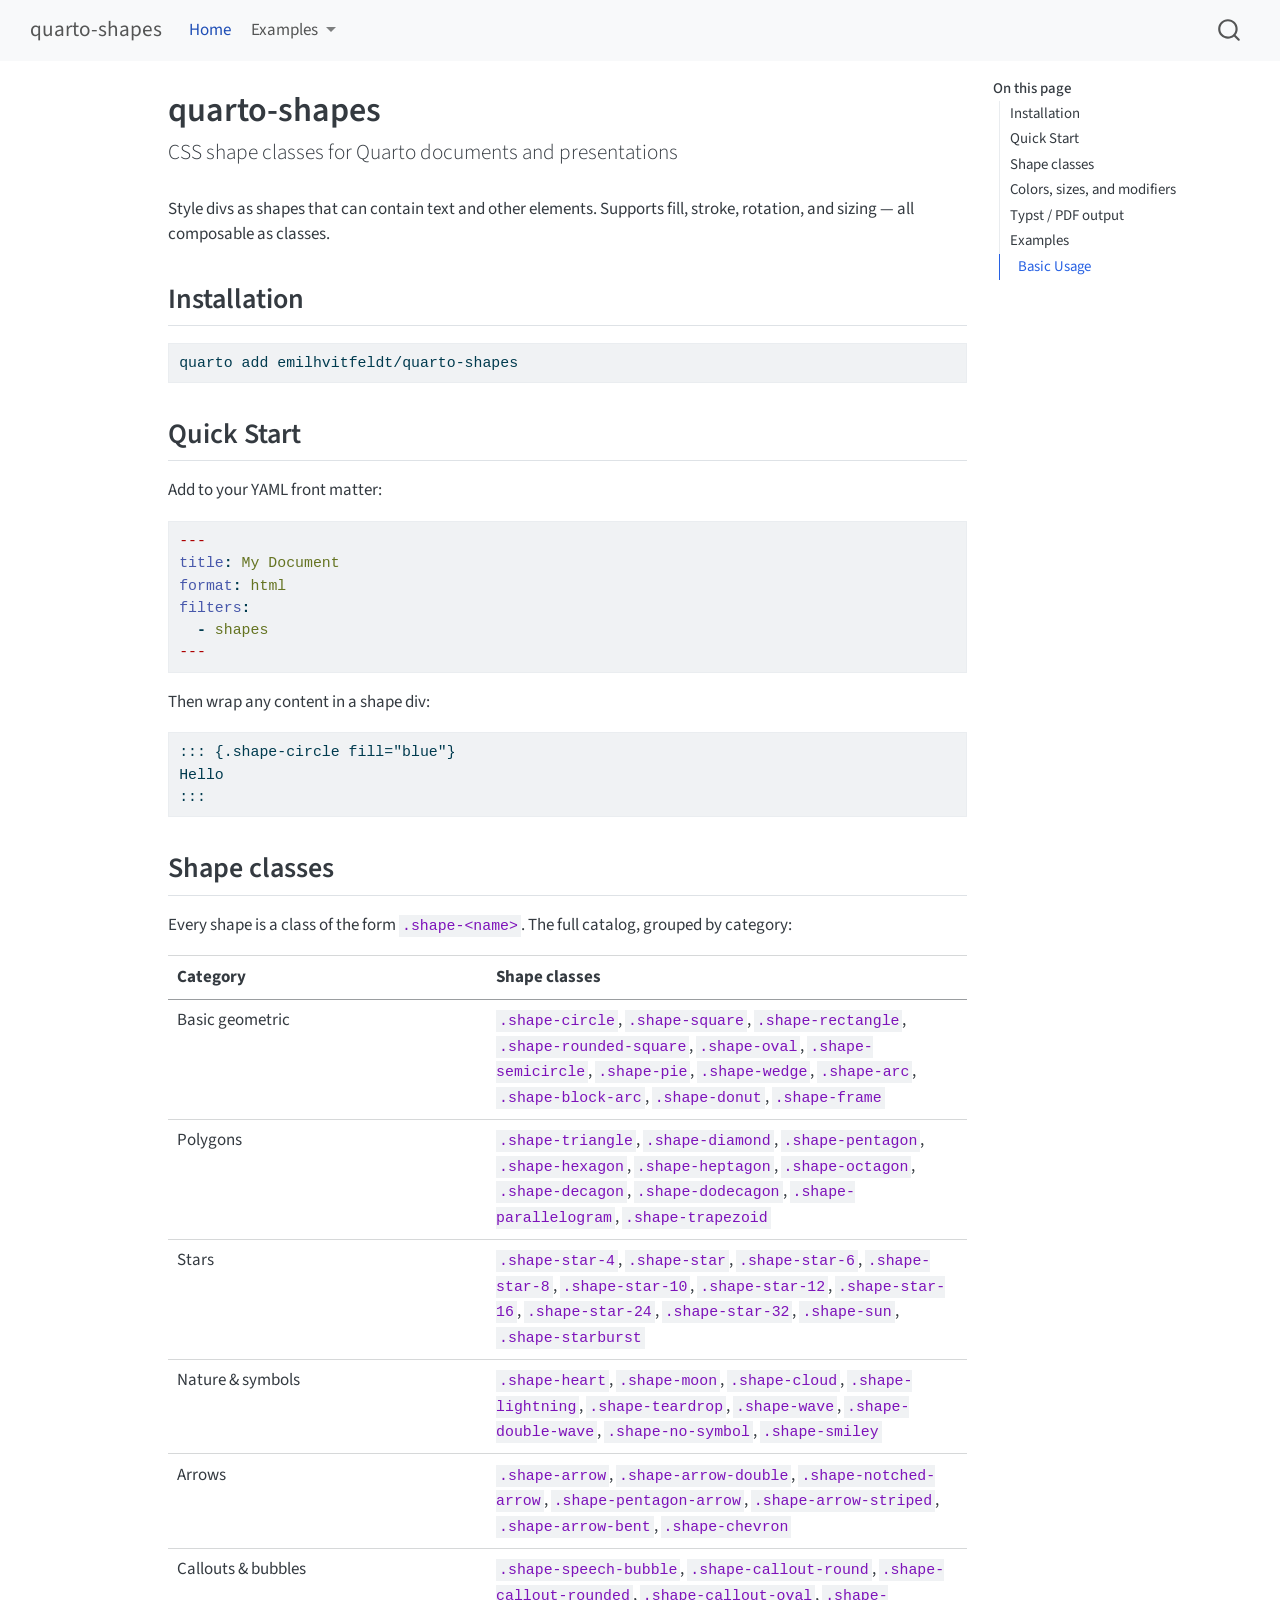
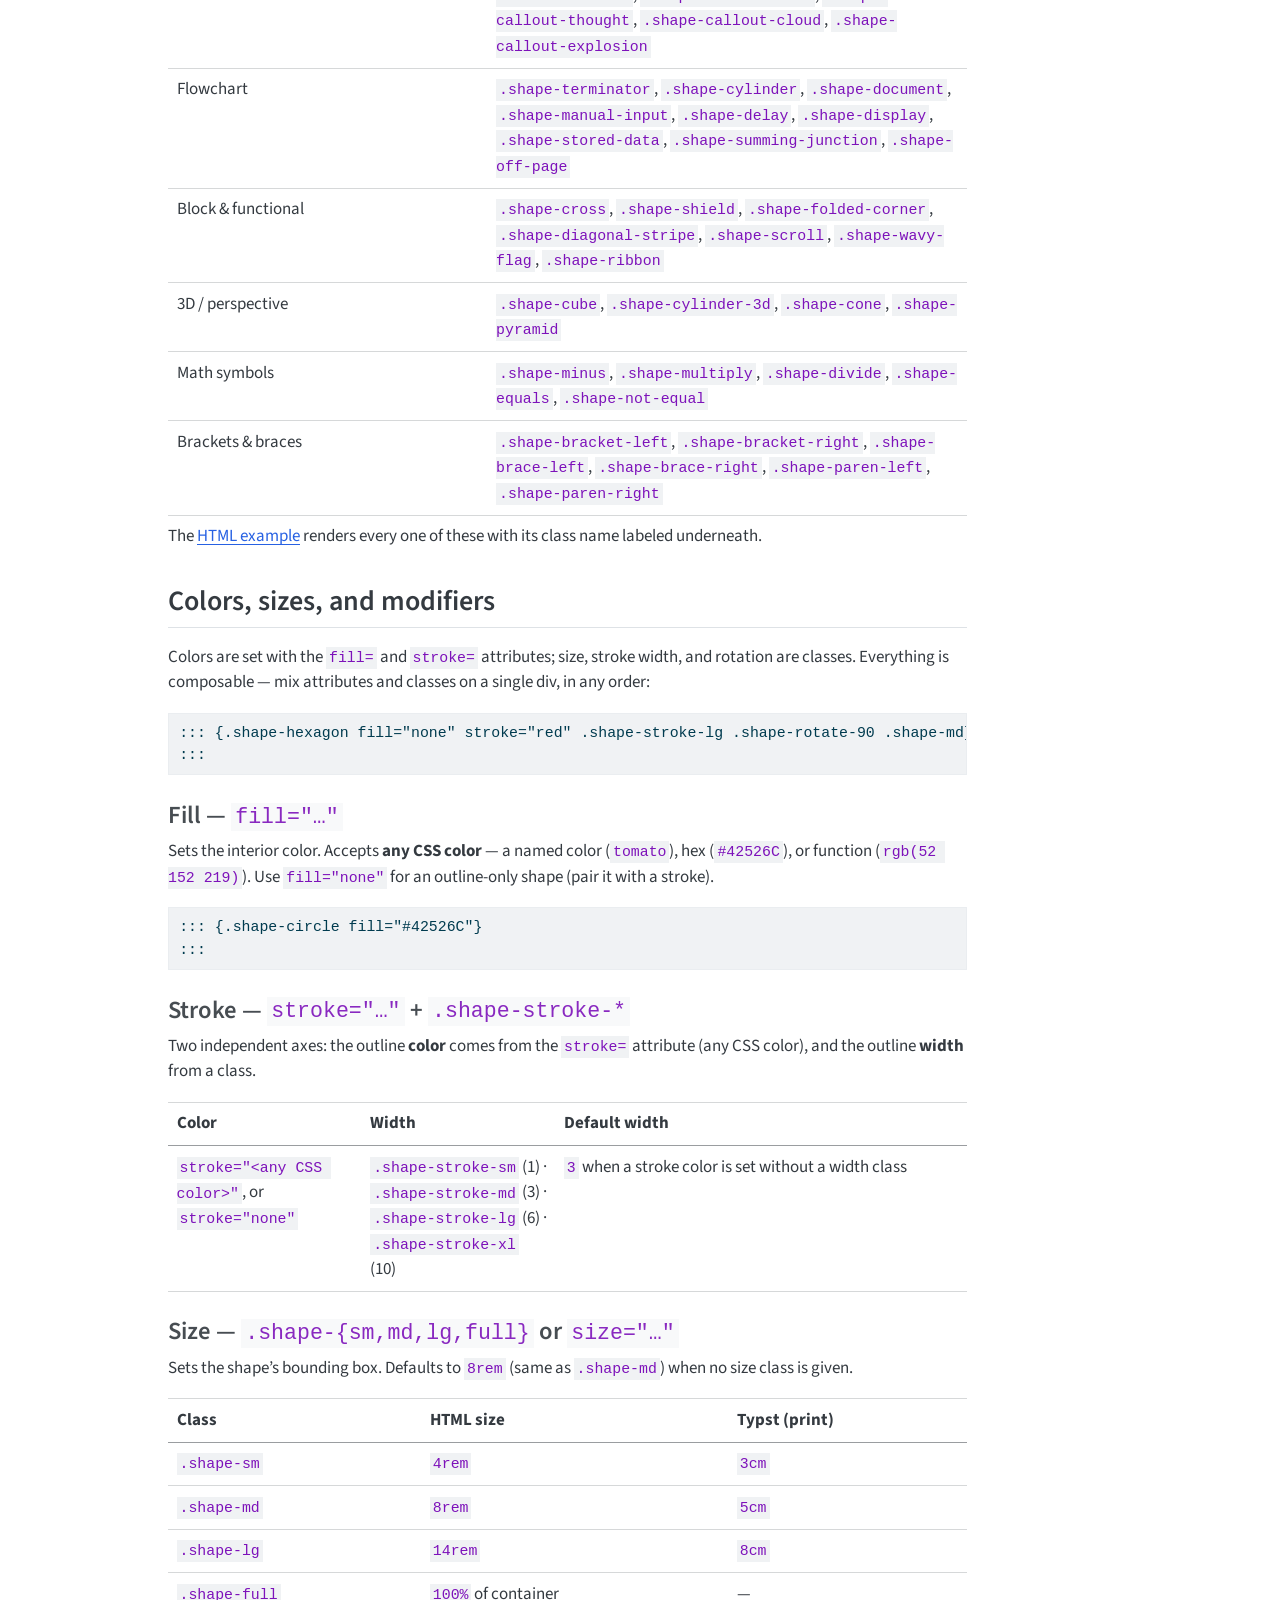
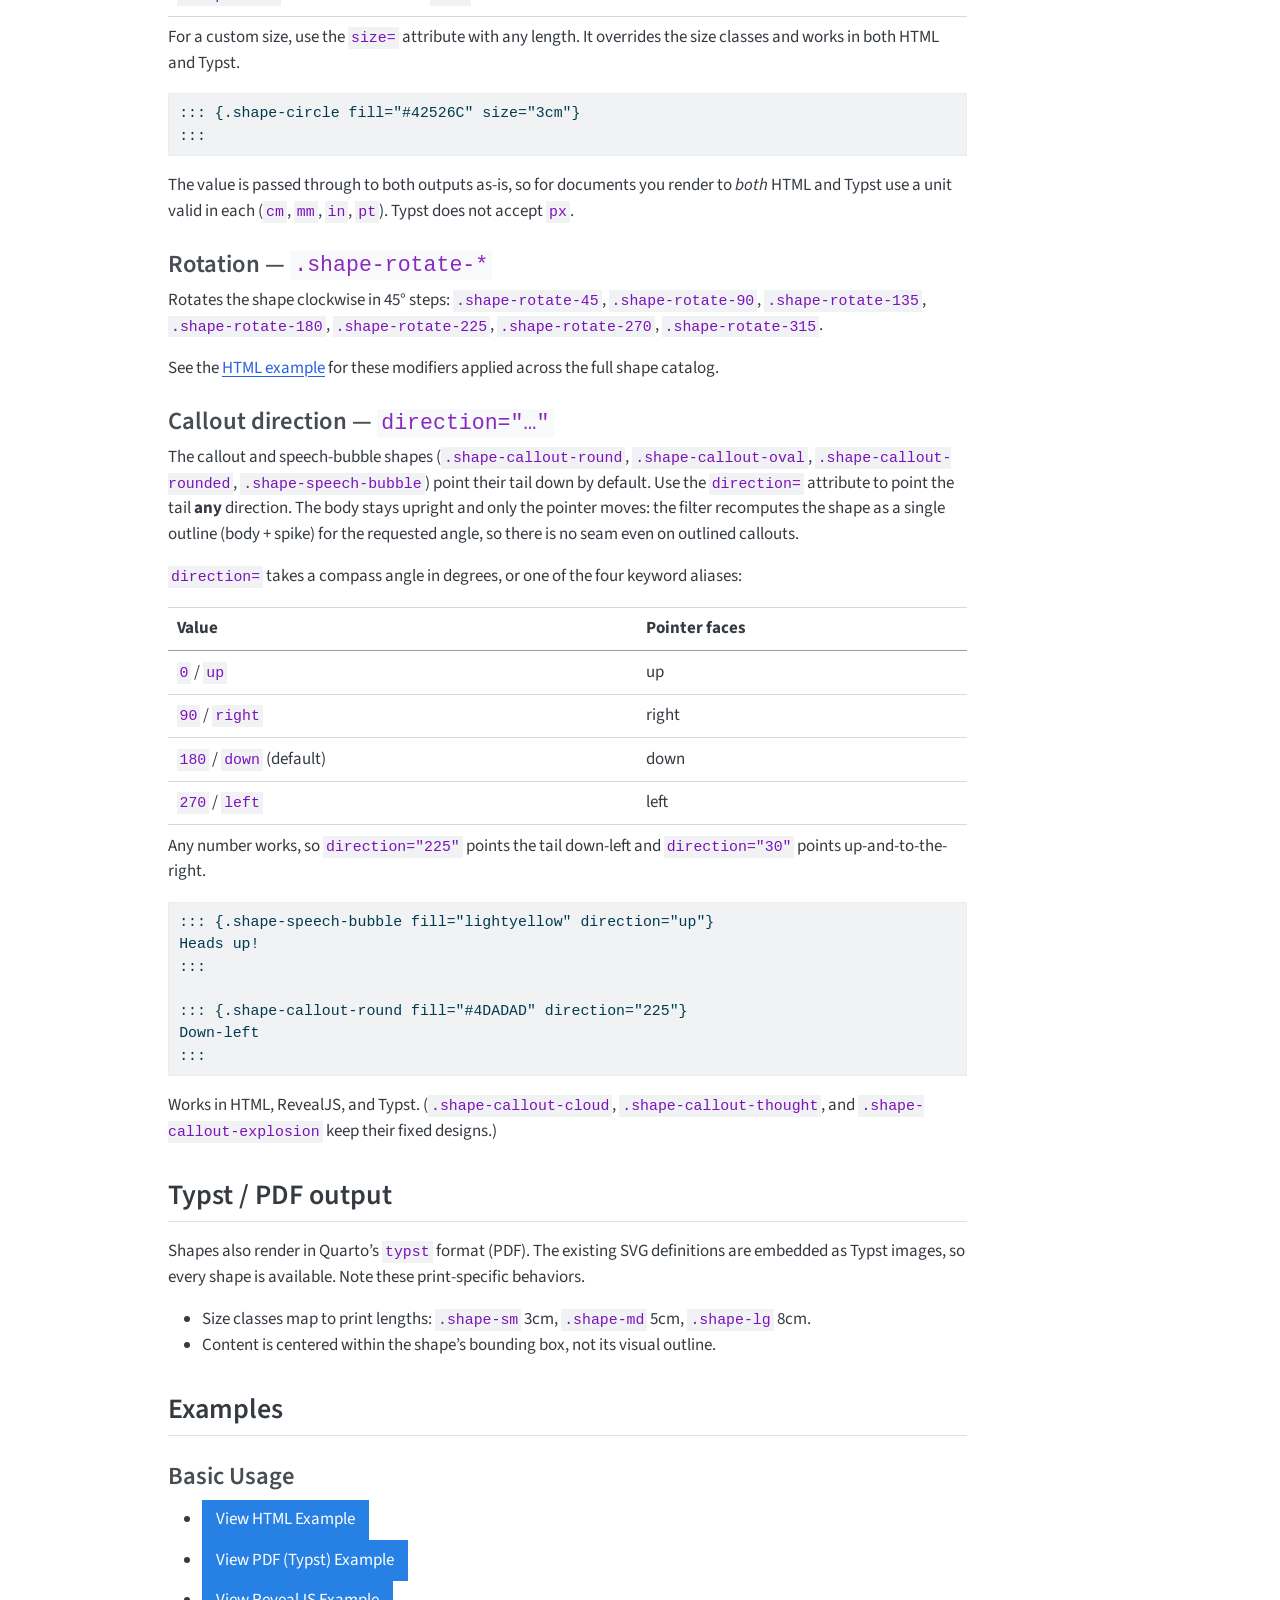
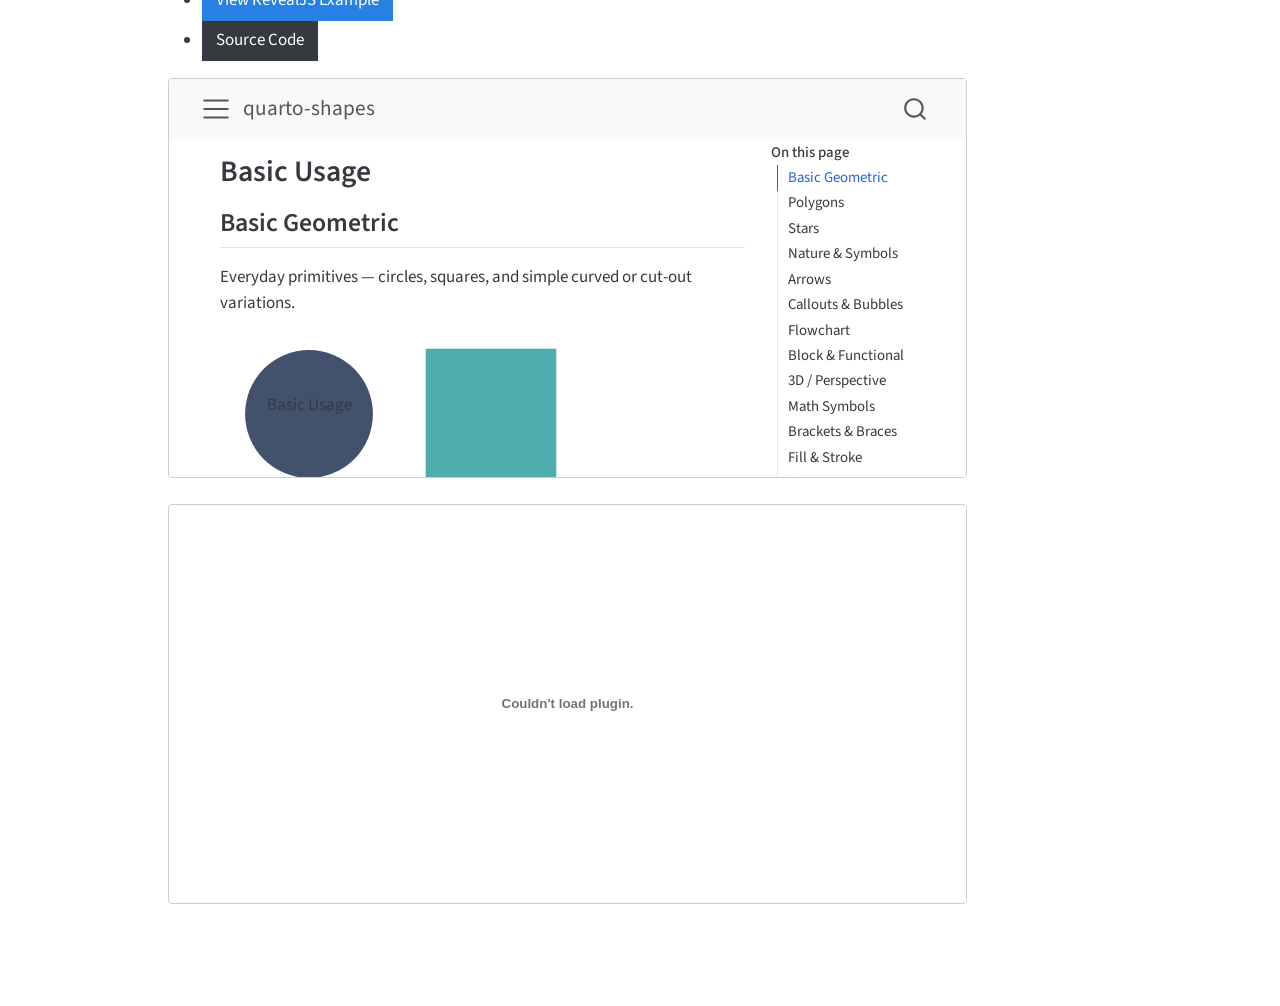
==== commit ee5cc9e0: "add callout pointer directions" ====
--- a/docs/index.html
+++ b/docs/index.html
@@ -170,6 +170,7 @@
   <li><a href="#stroke-stroke-.shape-stroke-" id="toc-stroke-stroke-.shape-stroke-" class="nav-link" data-scroll-target="#stroke-stroke-.shape-stroke-">Stroke — <code>stroke="…"</code> + <code>.shape-stroke-*</code></a></li>
   <li><a href="#size-.shape-smmdlgfull-or-size" id="toc-size-.shape-smmdlgfull-or-size" class="nav-link" data-scroll-target="#size-.shape-smmdlgfull-or-size">Size — <code>.shape-{sm,md,lg,full}</code> or <code>size="…"</code></a></li>
   <li><a href="#rotation-.shape-rotate-" id="toc-rotation-.shape-rotate-" class="nav-link" data-scroll-target="#rotation-.shape-rotate-">Rotation — <code>.shape-rotate-*</code></a></li>
+  <li><a href="#callout-direction-direction" id="toc-callout-direction-direction" class="nav-link" data-scroll-target="#callout-direction-direction">Callout direction — <code>direction="…"</code></a></li>
   </ul></li>
   <li><a href="#typst-pdf-output" id="toc-typst-pdf-output" class="nav-link" data-scroll-target="#typst-pdf-output">Typst / PDF output</a></li>
   <li><a href="#examples" id="toc-examples" class="nav-link" data-scroll-target="#examples">Examples</a>
@@ -363,6 +364,46 @@
 <h3 class="anchored" data-anchor-id="rotation-.shape-rotate-">Rotation — <code>.shape-rotate-*</code></h3>
 <p>Rotates the shape clockwise in 45° steps: <code>.shape-rotate-45</code>, <code>.shape-rotate-90</code>, <code>.shape-rotate-135</code>, <code>.shape-rotate-180</code>, <code>.shape-rotate-225</code>, <code>.shape-rotate-270</code>, <code>.shape-rotate-315</code>.</p>
 <p>See the <a href="examples/basic.html">HTML example</a> for these modifiers applied across the full shape catalog.</p>
+</section>
+<section id="callout-direction-direction" class="level3">
+<h3 class="anchored" data-anchor-id="callout-direction-direction">Callout direction — <code>direction="…"</code></h3>
+<p>The callout and speech-bubble shapes (<code>.shape-callout-round</code>, <code>.shape-callout-oval</code>, <code>.shape-callout-rounded</code>, <code>.shape-speech-bubble</code>) point their tail down by default. Use the <code>direction=</code> attribute to point the tail <strong>any</strong> direction. The body stays upright and only the pointer moves: the filter recomputes the shape as a single outline (body + spike) for the requested angle, so there is no seam even on outlined callouts.</p>
+<p><code>direction=</code> takes a compass angle in degrees, or one of the four keyword aliases:</p>
+<table class="caption-top table">
+<thead>
+<tr class="header">
+<th>Value</th>
+<th>Pointer faces</th>
+</tr>
+</thead>
+<tbody>
+<tr class="odd">
+<td><code>0</code> / <code>up</code></td>
+<td>up</td>
+</tr>
+<tr class="even">
+<td><code>90</code> / <code>right</code></td>
+<td>right</td>
+</tr>
+<tr class="odd">
+<td><code>180</code> / <code>down</code> (default)</td>
+<td>down</td>
+</tr>
+<tr class="even">
+<td><code>270</code> / <code>left</code></td>
+<td>left</td>
+</tr>
+</tbody>
+</table>
+<p>Any number works, so <code>direction="225"</code> points the tail down-left and <code>direction="30"</code> points up-and-to-the-right.</p>
+<div class="code-copy-outer-scaffold"><div class="sourceCode" id="cb7"><pre class="sourceCode markdown code-with-copy"><code class="sourceCode markdown"><span id="cb7-1"><a href="#cb7-1" aria-hidden="true" tabindex="-1"></a>::: {.shape-speech-bubble fill="lightyellow" direction="up"}</span>
+<span id="cb7-2"><a href="#cb7-2" aria-hidden="true" tabindex="-1"></a>Heads up!</span>
+<span id="cb7-3"><a href="#cb7-3" aria-hidden="true" tabindex="-1"></a>:::</span>
+<span id="cb7-4"><a href="#cb7-4" aria-hidden="true" tabindex="-1"></a></span>
+<span id="cb7-5"><a href="#cb7-5" aria-hidden="true" tabindex="-1"></a>::: {.shape-callout-round fill="#4DADAD" direction="225"}</span>
+<span id="cb7-6"><a href="#cb7-6" aria-hidden="true" tabindex="-1"></a>Down-left</span>
+<span id="cb7-7"><a href="#cb7-7" aria-hidden="true" tabindex="-1"></a>:::</span></code></pre></div><button title="Copy to Clipboard" class="code-copy-button"><i class="bi"></i></button></div>
+<p>Works in HTML, RevealJS, and Typst. (<code>.shape-callout-cloud</code>, <code>.shape-callout-thought</code>, and <code>.shape-callout-explosion</code> keep their fixed designs.)</p>
 </section>
 </section>
 <section id="typst-pdf-output" class="level2">
